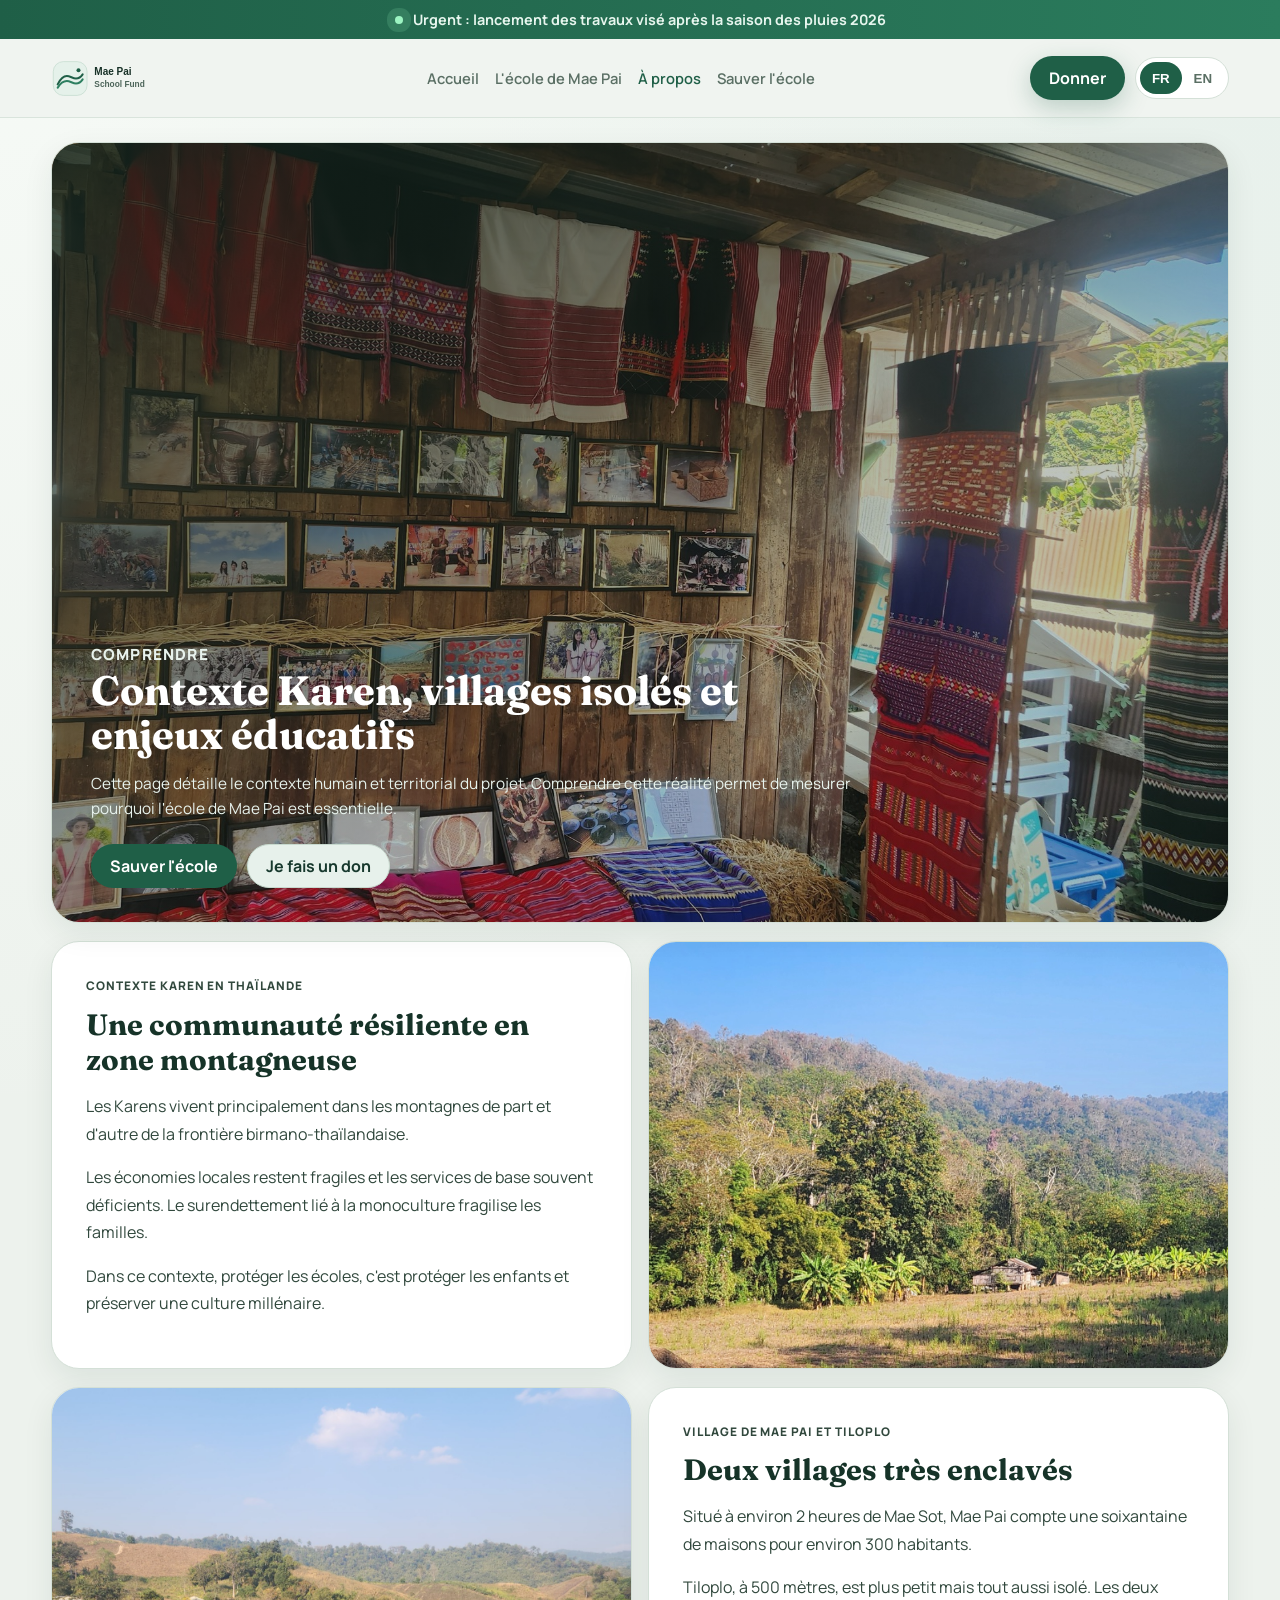
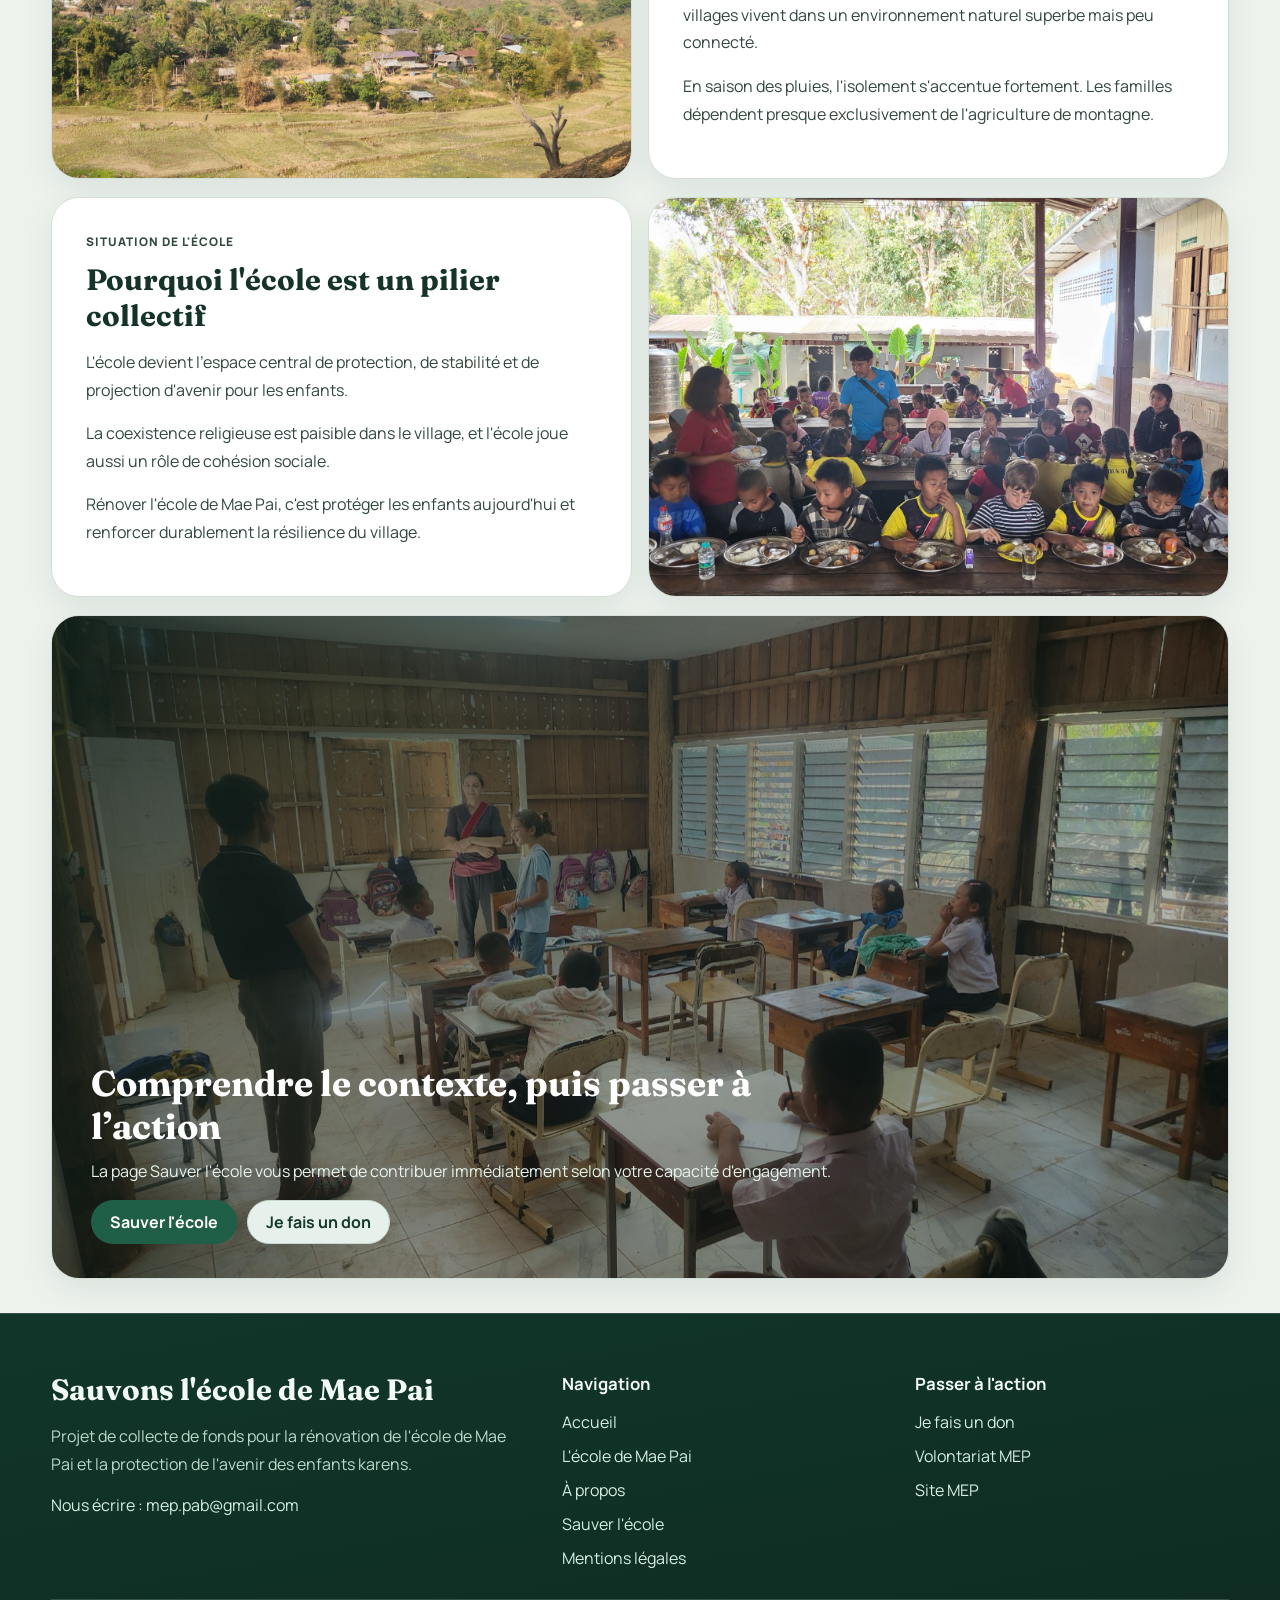
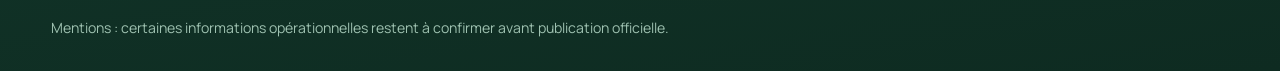
==== a-propos.html @ 1c70f198 "Ajustements UI, accents FR, mentions legales et logo collines" ====
<!doctype html>
<html lang="fr">
  <head>
    <meta charset="UTF-8" />
    <meta name="viewport" content="width=device-width, initial-scale=1.0" />
    <title>À propos | Mae Pai School Fund</title>
    <meta name="description" content="Contexte Karen en Thaïlande, village de Mae Pai et situation de l'école." />
    <link rel="preconnect" href="https://fonts.googleapis.com" />
    <link rel="preconnect" href="https://fonts.gstatic.com" crossorigin />
    <link href="https://fonts.googleapis.com/css2?family=Fraunces:opsz,wght@9..144,600;9..144,700&family=Manrope:wght@400;500;600;700;800&display=swap" rel="stylesheet" />
    <link rel="preload" as="image" href="./assets/images/karens-20260206_141803.jpg" />
    <link rel="stylesheet" href="./styles.css" />
  </head>
  <body data-page="about" data-title-key="about.title">
    <div class="urgency-bar"><div class="container urgency-row"><span class="urgency-dot"></span><span data-i18n="common.urgency"></span></div></div>

    <header class="site-header">
      <div class="container header-row">
        <a class="brand" href="./index.html"><img src="./assets/logo-maepai.svg" alt="Mae Pai School Fund" /></a>
        <nav class="main-nav">
          <a href="./index.html" data-nav="home" data-i18n="common.navHome"></a>
          <a href="./ecole-mae-pai.html" data-nav="school" data-i18n="common.navSchool"></a>
          <a href="./a-propos.html" data-nav="about" data-i18n="common.navAbout"></a>
          <a href="./sauver-ecole-mae-pai.html" data-nav="save" data-i18n="common.navSave"></a>
        </nav>
        <div class="header-actions">
          <a class="donate-btn" data-link="donate" target="_blank" rel="noreferrer" data-i18n="common.donate"></a>
          <div class="lang-toggle" role="group" aria-label="Language switch"><button type="button" id="lang-fr">FR</button><button type="button" id="lang-en">EN</button></div>
        </div>
      </div>
    </header>

    <main class="page-main">
      <section class="container card hero">
        <img src="./assets/images/karens-20260206_141803.jpg" alt="Contexte Karen" width="1800" height="1193" fetchpriority="high" />
        <div class="hero-overlay"></div>
        <div class="hero-content">
          <p class="eyebrow" data-i18n="about.heroKicker"></p>
          <h1 data-i18n="about.heroTitle"></h1>
          <p data-i18n="about.heroText"></p>
          <div class="hero-actions"><a class="btn btn-primary" href="./sauver-ecole-mae-pai.html" data-i18n="common.navSave"></a><a class="btn btn-secondary" data-link="donate" target="_blank" rel="noreferrer" data-i18n="common.ctaDonate"></a></div>
        </div>
      </section>

      <section class="container section section-grid">
        <article class="card text-card">
          <p class="label" data-i18n="about.s1Label"></p>
          <h2 data-i18n="about.s1Title"></h2>
          <p data-i18n="about.s1Text1"></p>
          <p data-i18n="about.s1Text2"></p>
          <p data-i18n="about.s1Text3"></p>
        </article>
        <article class="card media-card"><img src="./assets/images/karens-20260207_091623.jpg" alt="Communaute Karen" width="1800" height="1028" loading="lazy" decoding="async" /></article>
      </section>

      <section class="container section section-grid">
        <article class="card media-card"><img src="./assets/images/village-20260201_155423.jpg" alt="Village de Mae Pai" width="1800" height="974" loading="lazy" decoding="async" /></article>
        <article class="card text-card">
          <p class="label" data-i18n="about.s2Label"></p>
          <h2 data-i18n="about.s2Title"></h2>
          <p data-i18n="about.s2Text1"></p>
          <p data-i18n="about.s2Text2"></p>
          <p data-i18n="about.s2Text3"></p>
        </article>
      </section>

      <section class="container section section-grid">
        <article class="card text-card">
          <p class="label" data-i18n="about.s3Label"></p>
          <h2 data-i18n="about.s3Title"></h2>
          <p data-i18n="about.s3Text1"></p>
          <p data-i18n="about.s3Text2"></p>
          <p data-i18n="about.s3Text3"></p>
        </article>
        <article class="card media-card"><img src="./assets/images/ecole-20260129_113103.jpg" alt="École de Mae Pai" width="1800" height="1013" loading="lazy" decoding="async" /></article>
      </section>

      <section class="container card spotlight-cta">
        <img src="./assets/images/volontariat-20260209_142952.jpg" alt="Soutenir les enfants" width="1800" height="1014" loading="lazy" decoding="async" />
        <div class="spotlight-overlay"></div>
        <div class="spotlight-content">
          <h2 data-i18n="about.lastTitle"></h2>
          <p data-i18n="about.lastText"></p>
          <div class="spotlight-actions"><a class="btn btn-primary" href="./sauver-ecole-mae-pai.html" data-i18n="common.navSave"></a><a class="btn btn-secondary" data-link="donate" target="_blank" rel="noreferrer" data-i18n="common.ctaDonate"></a></div>
        </div>
      </section>
    </main>

    <footer class="site-footer">
      <div class="container footer-wrap">
        <div class="footer-top">
          <div><h2 data-i18n="common.footerTitle"></h2><p data-i18n="common.footerText"></p><div class="footer-links"><a href="mailto:mep.pab@gmail.com" data-i18n="common.footerContact"></a></div></div>
          <div><h3 data-i18n="common.footerNavTitle"></h3><div class="footer-nav"><a href="./index.html" data-i18n="common.navHome"></a><a href="./ecole-mae-pai.html" data-i18n="common.navSchool"></a><a href="./a-propos.html" data-i18n="common.navAbout"></a><a href="./sauver-ecole-mae-pai.html" data-i18n="common.navSave"></a>
              <a href="./mentions-legales.html" data-i18n="common.legalPage"></a></div></div>
          <div><h3 data-i18n="common.footerActionTitle"></h3><div class="footer-actions"><a data-link="donate" target="_blank" rel="noreferrer" data-i18n="common.ctaDonate"></a><a data-link="volunteer" target="_blank" rel="noreferrer" data-i18n="common.volunteerSite"></a><a data-link="mep" target="_blank" rel="noreferrer" data-i18n="common.mepSite"></a></div></div>
        </div>
        <div class="footer-bottom"><span data-i18n="common.footerLegal"></span></div>
      </div>
    </footer>

    <script src="./app.js" defer></script>
  </body>
</html>
---- styles.css ----
:root {
  --bg: #edf2ed;
  --surface: #ffffff;
  --ink: #163328;
  --muted: #5a6f64;
  --primary: #1f5f47;
  --primary-2: #2d7f60;
  --line: #d4e0d7;
  --radius-xl: 28px;
  --radius-lg: 20px;
  --shadow: 0 10px 30px rgba(19, 49, 37, 0.08);
}

* {
  box-sizing: border-box;
}

html {
  scroll-behavior: smooth;
}

body {
  margin: 0;
  background:
    radial-gradient(circle at 0% 0%, #f6faf6 0%, rgba(246, 250, 246, 0) 32%),
    radial-gradient(circle at 100% 0%, #e8f1ec 0%, rgba(232, 241, 236, 0) 35%),
    var(--bg);
  color: var(--ink);
  font-family: "Manrope", sans-serif;
}

a {
  color: inherit;
  text-decoration: none;
}

img {
  display: block;
  max-width: 100%;
}

.container {
  width: min(1180px, 92vw);
  margin-inline: auto;
}

.urgency-bar {
  background: linear-gradient(90deg, #1f5f47 0%, #2b7c5d 100%);
  color: #e7f6ee;
  font-weight: 700;
  font-size: 0.9rem;
  padding: 10px 0;
}

.urgency-row {
  display: flex;
  align-items: center;
  justify-content: center;
  gap: 10px;
}

.urgency-dot {
  width: 8px;
  height: 8px;
  border-radius: 999px;
  background: #9df4c2;
  box-shadow: 0 0 0 8px rgba(157, 244, 194, 0.15);
}

.site-header {
  position: sticky;
  top: 0;
  z-index: 30;
  border-bottom: 1px solid color-mix(in srgb, var(--line) 80%, transparent 20%);
  background: color-mix(in srgb, var(--bg) 85%, #fff 15%);
  backdrop-filter: blur(8px);
}

.header-row {
  min-height: 78px;
  display: flex;
  align-items: center;
  justify-content: space-between;
  gap: 16px;
}

.brand img {
  width: 160px;
  height: 35px;
}

.main-nav {
  display: flex;
  flex-wrap: wrap;
  justify-content: center;
  gap: 16px;
}

.main-nav a {
  color: var(--muted);
  font-weight: 600;
  font-size: 0.92rem;
}

.main-nav a.active,
.main-nav a:hover {
  color: var(--primary);
}

.header-actions {
  display: flex;
  align-items: center;
  gap: 10px;
}

.donate-btn,
.btn {
  display: inline-flex;
  align-items: center;
  justify-content: center;
  min-height: 44px;
  border-radius: 999px;
  font-weight: 700;
  border: 1px solid transparent;
  padding: 0 18px;
  transition: transform 180ms ease, filter 180ms ease, box-shadow 180ms ease;
}

.donate-btn,
.btn-primary {
  background: var(--primary);
  color: #fff;
}

.donate-btn {
  box-shadow: 0 8px 24px rgba(31, 95, 71, 0.25);
}

.donate-btn:hover,
.btn:hover {
  transform: scale(1.03);
  filter: brightness(0.94);
}

.btn-secondary {
  background: #e7f1eb;
  border-color: #c7d9ce;
  color: #17392d;
}

.lang-toggle {
  display: inline-flex;
  padding: 4px;
  border: 1px solid var(--line);
  border-radius: 999px;
  background: #fff;
}

.lang-toggle button {
  min-width: 42px;
  height: 32px;
  border: 0;
  border-radius: 999px;
  background: transparent;
  color: var(--muted);
  font-weight: 700;
  cursor: pointer;
}

.lang-toggle button.active {
  background: var(--primary);
  color: #fff;
}

.page-main {
  padding: 24px 0 0;
}

.card {
  background: var(--surface);
  border: 1px solid var(--line);
  border-radius: var(--radius-xl);
  box-shadow: var(--shadow);
  overflow: hidden;
}

.hero {
  position: relative;
  min-height: clamp(360px, 62vh, 560px);
}

.hero img {
  width: 100%;
  height: 100%;
  object-fit: cover;
}

.hero-overlay {
  position: absolute;
  inset: 0;
  background: linear-gradient(145deg, rgba(15, 34, 28, 0.86) 0%, rgba(15, 34, 28, 0.27) 62%);
}

.hero-content {
  position: absolute;
  left: clamp(18px, 3vw, 40px);
  right: clamp(18px, 3vw, 40px);
  bottom: clamp(18px, 3vw, 34px);
  max-width: 760px;
}

.eyebrow {
  margin: 0 0 12px;
  color: #d1e8db;
  text-transform: uppercase;
  letter-spacing: 0.08em;
  font-size: 0.74rem;
  font-weight: 800;
}

.hero h1 {
  margin: 0;
  color: #fff;
  font-family: "Fraunces", serif;
  font-size: clamp(1.85rem, 3.2vw, 3.3rem);
  line-height: 1.08;
}

.hero p {
  color: #e8f3ed;
  margin: 14px 0 0;
  line-height: 1.68;
  font-size: clamp(0.96rem, 1.2vw, 1.08rem);
}

.hero-actions {
  display: flex;
  gap: 10px;
  margin-top: 22px;
  flex-wrap: wrap;
}

.section {
  margin-top: 18px;
}

.section-grid {
  display: grid;
  grid-template-columns: repeat(2, minmax(0, 1fr));
  gap: 16px;
}

.section-grid.three {
  grid-template-columns: repeat(3, minmax(0, 1fr));
}

.text-card {
  padding: clamp(20px, 3vw, 34px);
}

.label {
  margin: 0 0 10px;
  color: var(--primary);
  text-transform: uppercase;
  letter-spacing: 0.08em;
  font-size: 0.74rem;
  font-weight: 800;
}

h2 {
  margin: 0;
  font-family: "Fraunces", serif;
  font-size: clamp(1.5rem, 2.3vw, 2.25rem);
  line-height: 1.2;
}

.text-card p,
.info-card p,
.footer-wrap p {
  line-height: 1.72;
  color: #31483d;
}

.media-card img,
.feature-card img {
  width: 100%;
  height: 100%;
  object-fit: cover;
}

.feature-card {
  display: grid;
  grid-template-rows: 220px auto;
}

.feature-card .body {
  padding: 16px 18px 20px;
}

.feature-card h3,
.info-card h3 {
  margin: 0;
  font-size: 1.1rem;
}

.feature-card p {
  margin: 10px 0 0;
}

.quick-links {
  display: grid;
  grid-template-columns: repeat(2, minmax(0, 1fr));
  gap: 12px;
}

.info-card {
  padding: 18px;
  border-radius: var(--radius-lg);
  border: 1px solid var(--line);
  background: #fbfdfb;
}

.info-card p {
  margin: 10px 0 0;
}

.info-card a {
  display: inline-block;
  margin-top: 12px;
  color: var(--primary);
  font-weight: 700;
}

.stats {
  display: grid;
  grid-template-columns: repeat(3, minmax(0, 1fr));
  gap: 12px;
}

.stat {
  padding: 18px;
  border: 1px solid var(--line);
  border-radius: var(--radius-lg);
  background: #f9fcfa;
}

.stat .value {
  margin: 0;
  font-family: "Fraunces", serif;
  font-size: 1.7rem;
  color: var(--primary);
}

.stat .name {
  margin: 8px 0 0;
  color: var(--muted);
  font-size: 0.92rem;
}

.spotlight-cta {
  margin-top: 18px;
  position: relative;
  min-height: 340px;
}

.spotlight-cta img {
  width: 100%;
  height: 100%;
  object-fit: cover;
}

.spotlight-overlay {
  position: absolute;
  inset: 0;
  background: linear-gradient(140deg, rgba(13, 32, 26, 0.88) 0%, rgba(13, 32, 26, 0.32) 60%);
}

.spotlight-content {
  position: absolute;
  left: clamp(18px, 3vw, 40px);
  right: clamp(18px, 3vw, 40px);
  bottom: clamp(18px, 3vw, 34px);
  max-width: 760px;
}

.spotlight-content h2 {
  color: #fff;
  font-size: clamp(1.7rem, 2.8vw, 2.8rem);
}

.spotlight-content p {
  color: #e7f4ed;
  margin: 12px 0 0;
}

.spotlight-actions {
  display: flex;
  gap: 10px;
  margin-top: 18px;
  flex-wrap: wrap;
}

.site-footer {
  margin-top: 34px;
  background: linear-gradient(170deg, #12362a 0%, #0e2b21 100%);
  color: #d6eee2;
  border-top: 1px solid rgba(212, 224, 215, 0.2);
}

.footer-wrap {
  padding: 58px 0 34px;
}

.footer-top {
  display: grid;
  grid-template-columns: 1.5fr 1fr 1fr;
  gap: 40px;
}

.footer-wrap h2,
.footer-wrap h3 {
  margin: 0;
  color: #f2fbf6;
}

.footer-wrap h3 {
  font-size: 1.05rem;
}

.footer-wrap p {
  color: #bdd8cb;
}

.footer-links,
.footer-nav,
.footer-actions {
  margin-top: 16px;
  display: grid;
  gap: 12px;
}

.footer-wrap a {
  color: #d6eee2;
}

.footer-wrap a:hover {
  color: #9ce5c1;
}

.footer-bottom {
  margin-top: 30px;
  border-top: 1px solid rgba(214, 238, 226, 0.18);
  padding-top: 18px;
  font-size: 0.88rem;
  color: #9ec1b0;
}

@media (max-width: 1020px) {
  .header-row {
    flex-wrap: wrap;
    justify-content: center;
    padding: 10px 0;
  }

  .main-nav {
    order: 3;
  }

  .section-grid,
  .section-grid.three,
  .quick-links,
  .stats,
  .footer-top {
    grid-template-columns: 1fr;
  }
}

@media (max-width: 720px) {
  .hero {
    min-height: 420px;
  }

  .feature-card {
    grid-template-rows: 190px auto;
  }

  .urgency-row {
    justify-content: flex-start;
  }

  .spotlight-cta {
    min-height: 380px;
  }
}
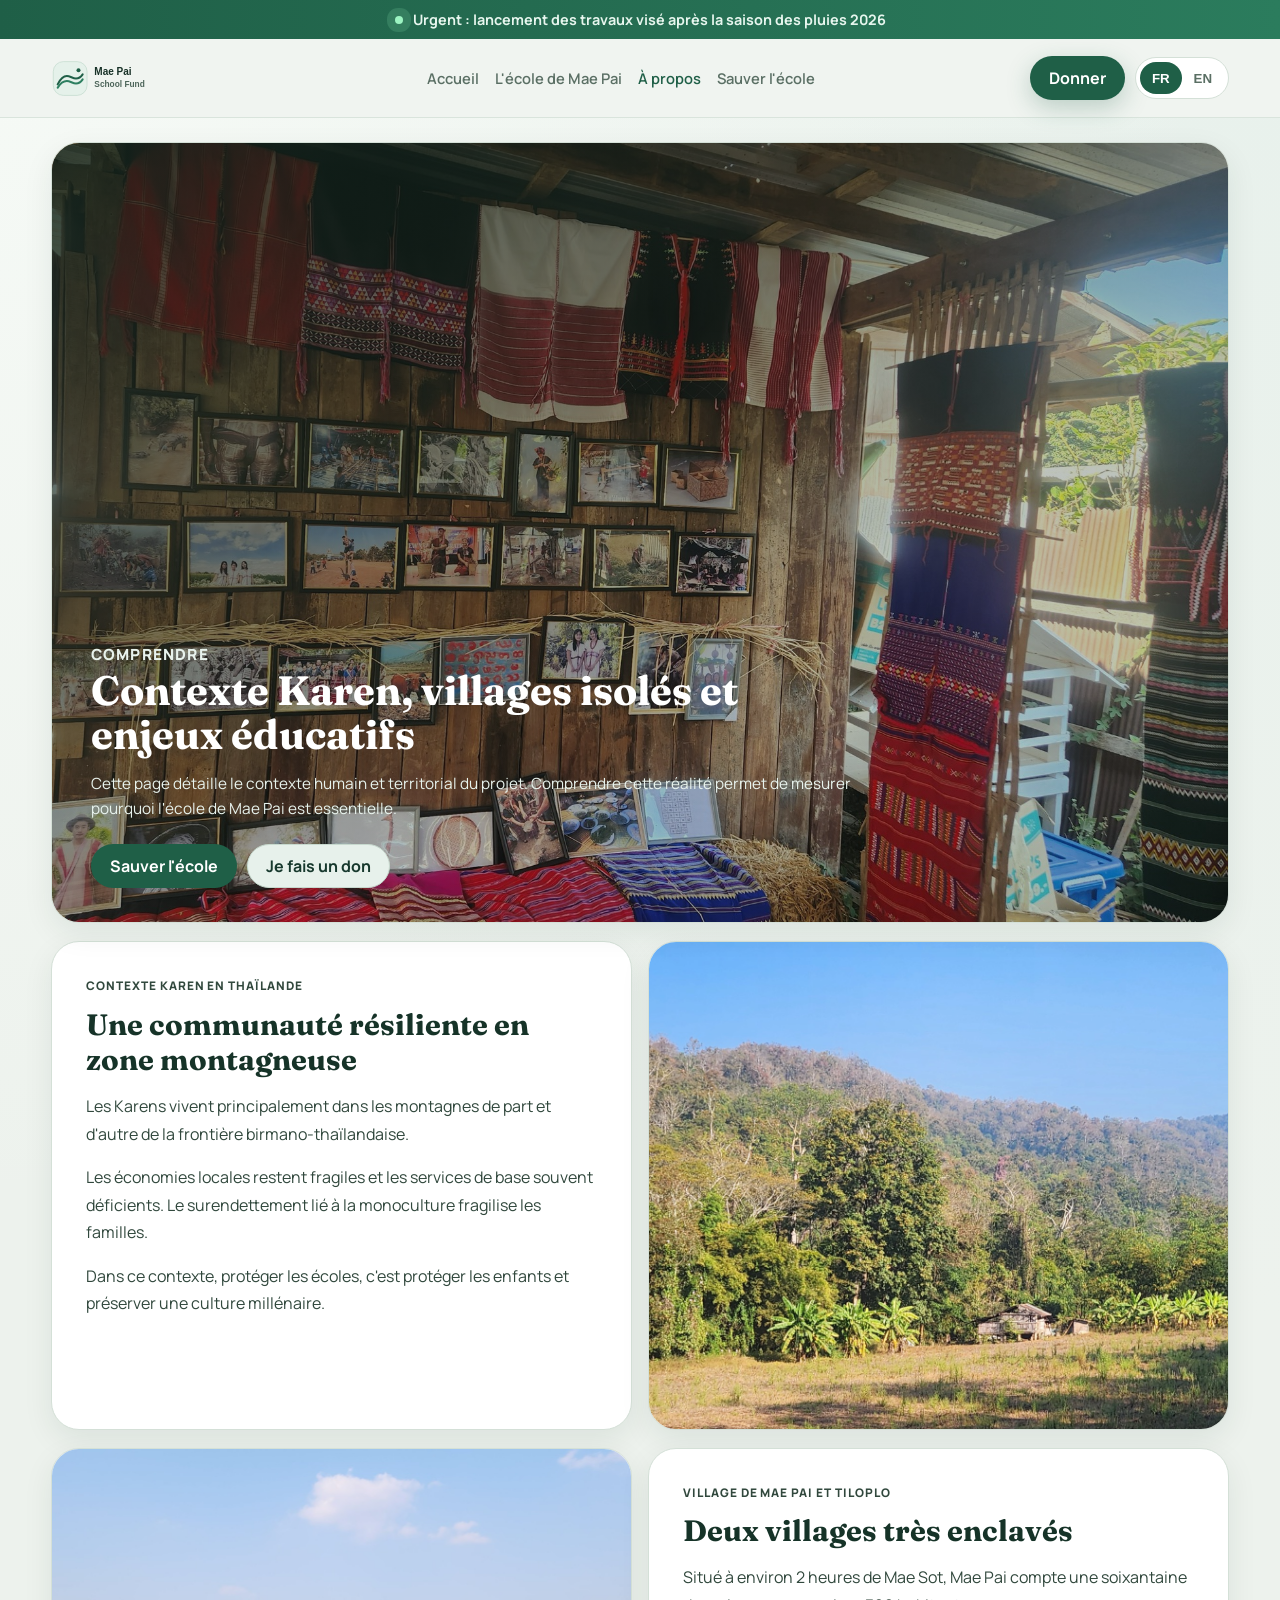
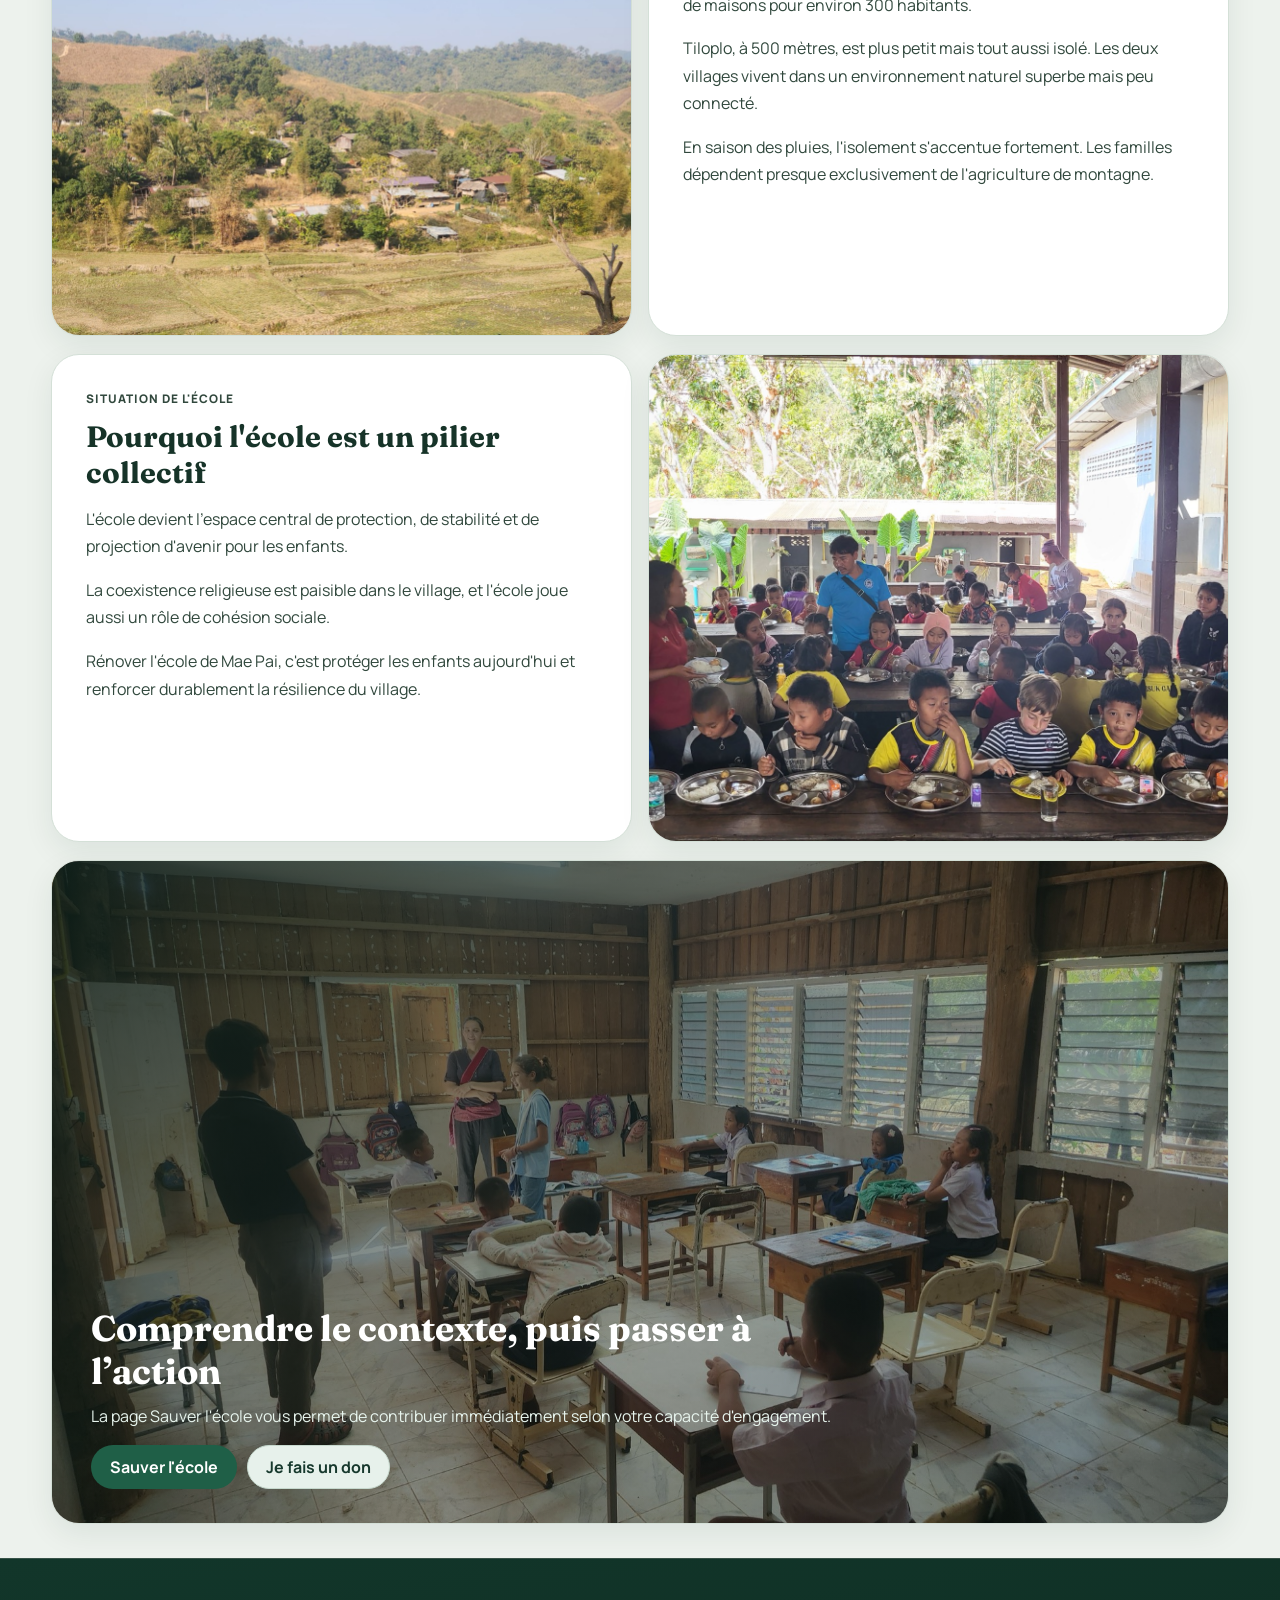
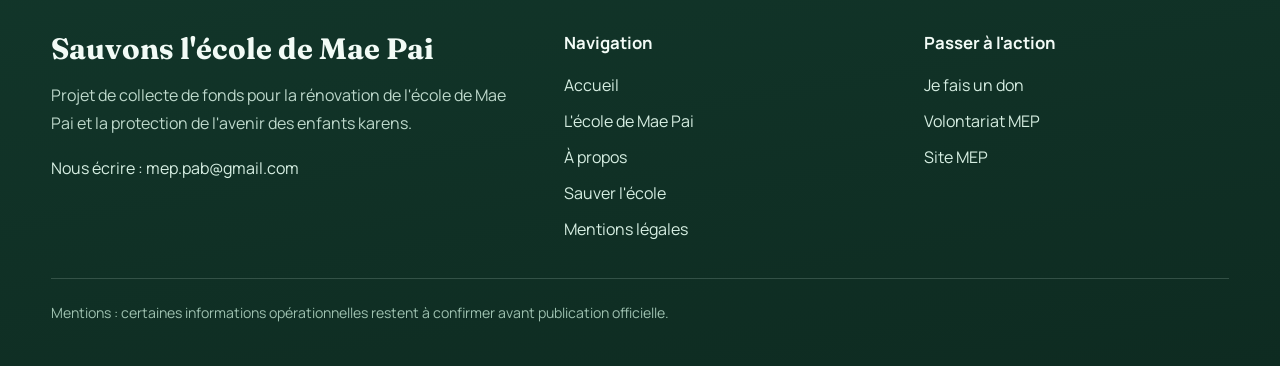
==== commit 998cf5f3: "Ameliore section urgence, footer et menu mobile pliable" ====
--- a/a-propos.html
+++ b/a-propos.html
@@ -17,7 +17,10 @@
     <header class="site-header">
       <div class="container header-row">
         <a class="brand" href="./index.html"><img src="./assets/logo-maepai.svg" alt="Mae Pai School Fund" /></a>
-        <nav class="main-nav">
+        <button class="menu-toggle" id="menu-toggle" type="button" aria-label="Ouvrir le menu" aria-expanded="false">
+          <span></span><span></span><span></span>
+        </button>
+        <nav class="main-nav" id="main-nav">
           <a href="./index.html" data-nav="home" data-i18n="common.navHome"></a>
           <a href="./ecole-mae-pai.html" data-nav="school" data-i18n="common.navSchool"></a>
           <a href="./a-propos.html" data-nav="about" data-i18n="common.navAbout"></a>
--- a/styles.css
+++ b/styles.css
@@ -89,6 +89,27 @@
   height: 35px;
 }
 
+.menu-toggle {
+  display: none;
+  width: 42px;
+  height: 42px;
+  border-radius: 10px;
+  border: 1px solid var(--line);
+  background: #fff;
+  align-items: center;
+  justify-content: center;
+  flex-direction: column;
+  gap: 4px;
+  cursor: pointer;
+}
+
+.menu-toggle span {
+  width: 18px;
+  height: 2px;
+  background: var(--ink);
+  border-radius: 999px;
+}
+
 .main-nav {
   display: flex;
   flex-wrap: wrap;
@@ -288,6 +309,10 @@
   object-fit: cover;
 }
 
+.section-grid > .media-card img {
+  height: clamp(320px, 38vw, 620px);
+}
+
 .feature-card {
   display: grid;
   grid-template-rows: 220px auto;
@@ -408,13 +433,13 @@
 }
 
 .footer-wrap {
-  padding: 58px 0 34px;
+  padding: 72px 0 44px;
 }
 
 .footer-top {
   display: grid;
   grid-template-columns: 1.5fr 1fr 1fr;
-  gap: 40px;
+  gap: 56px;
 }
 
 .footer-wrap h2,
@@ -434,9 +459,9 @@
 .footer-links,
 .footer-nav,
 .footer-actions {
-  margin-top: 16px;
+  margin-top: 20px;
   display: grid;
-  gap: 12px;
+  gap: 14px;
 }
 
 .footer-wrap a {
@@ -448,9 +473,9 @@
 }
 
 .footer-bottom {
-  margin-top: 30px;
+  margin-top: 38px;
   border-top: 1px solid rgba(214, 238, 226, 0.18);
-  padding-top: 18px;
+  padding-top: 24px;
   font-size: 0.88rem;
   color: #9ec1b0;
 }
@@ -458,11 +483,29 @@
 @media (max-width: 1020px) {
   .header-row {
     flex-wrap: wrap;
-    justify-content: center;
+    justify-content: space-between;
     padding: 10px 0;
   }
 
+  .menu-toggle {
+    display: inline-flex;
+  }
+
   .main-nav {
+    display: none;
+    width: 100%;
+    order: 4;
+    padding: 10px 0 2px;
+    flex-direction: column;
+    align-items: flex-start;
+    gap: 10px;
+  }
+
+  .main-nav.open {
+    display: flex;
+  }
+
+  .header-actions {
     order: 3;
   }
 
@@ -491,4 +534,9 @@
   .spotlight-cta {
     min-height: 380px;
   }
-}
+
+  .header-actions {
+    width: 100%;
+    justify-content: space-between;
+  }
+}
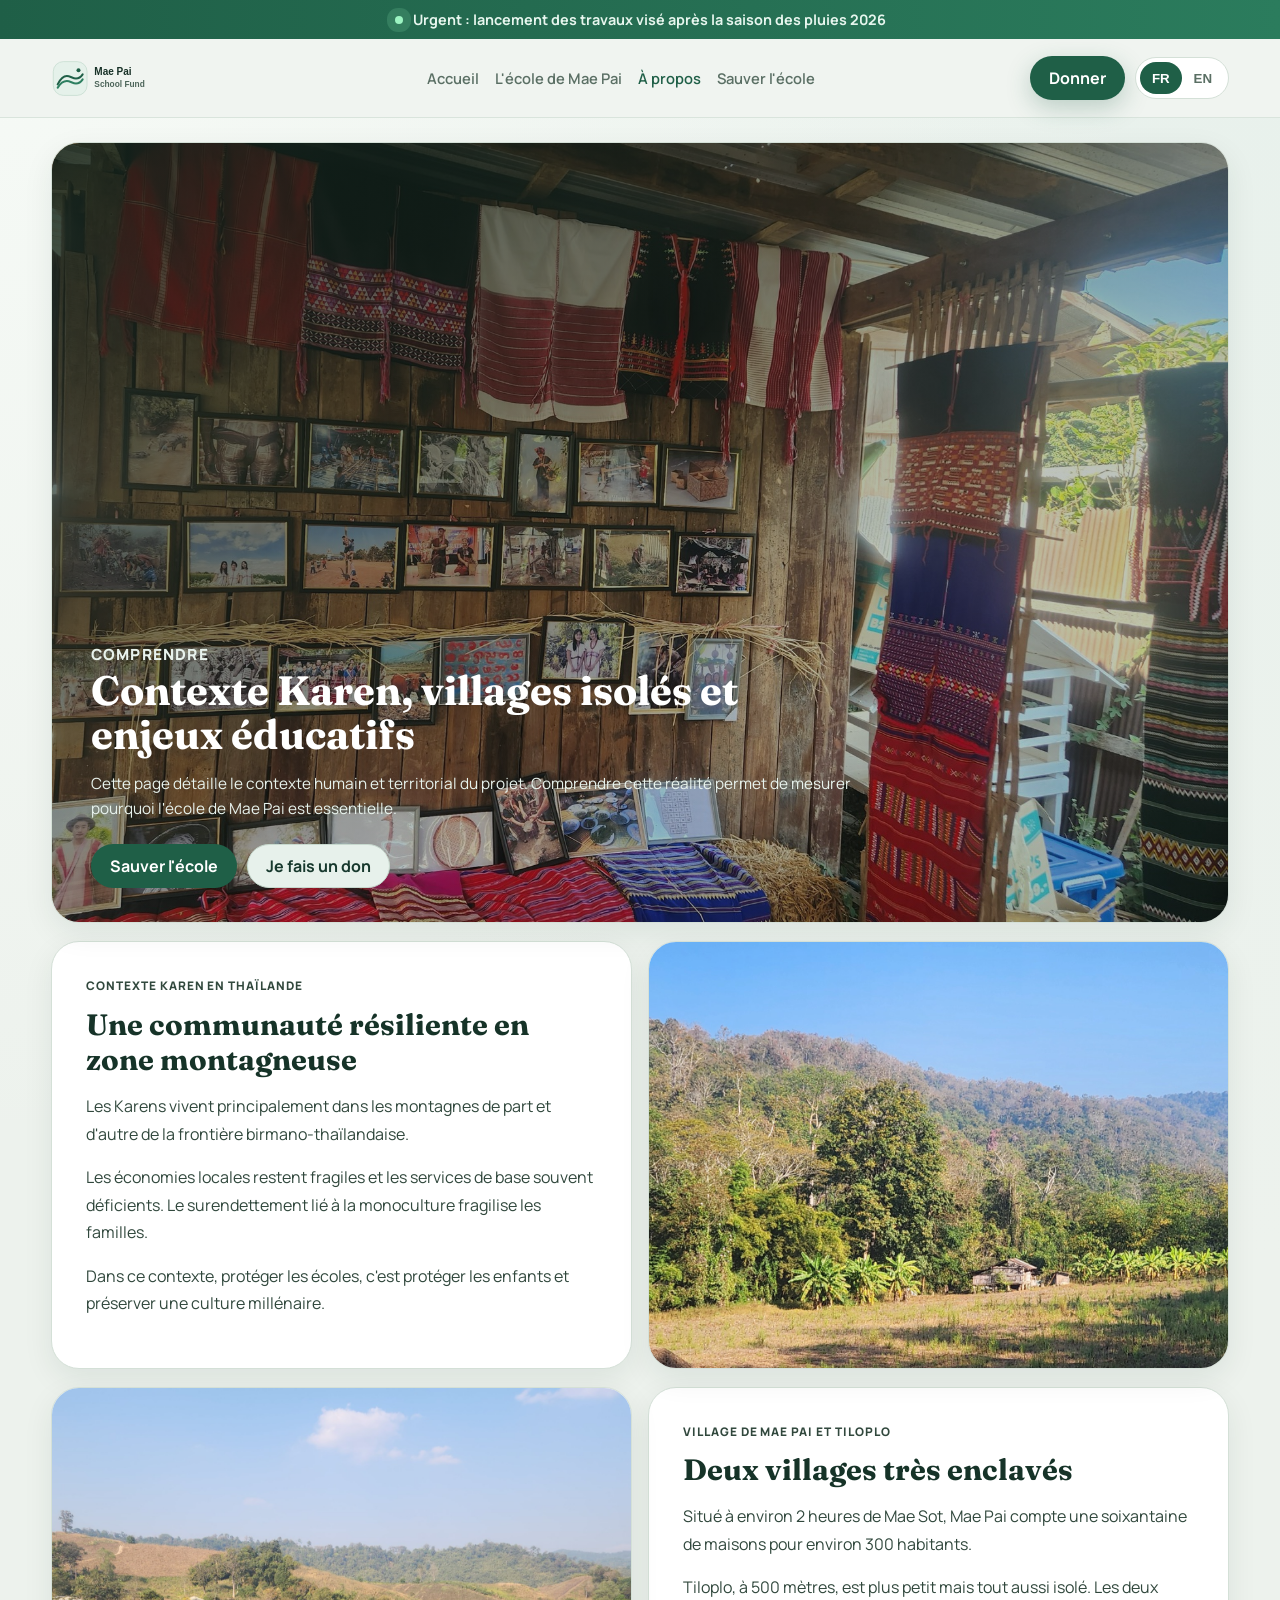
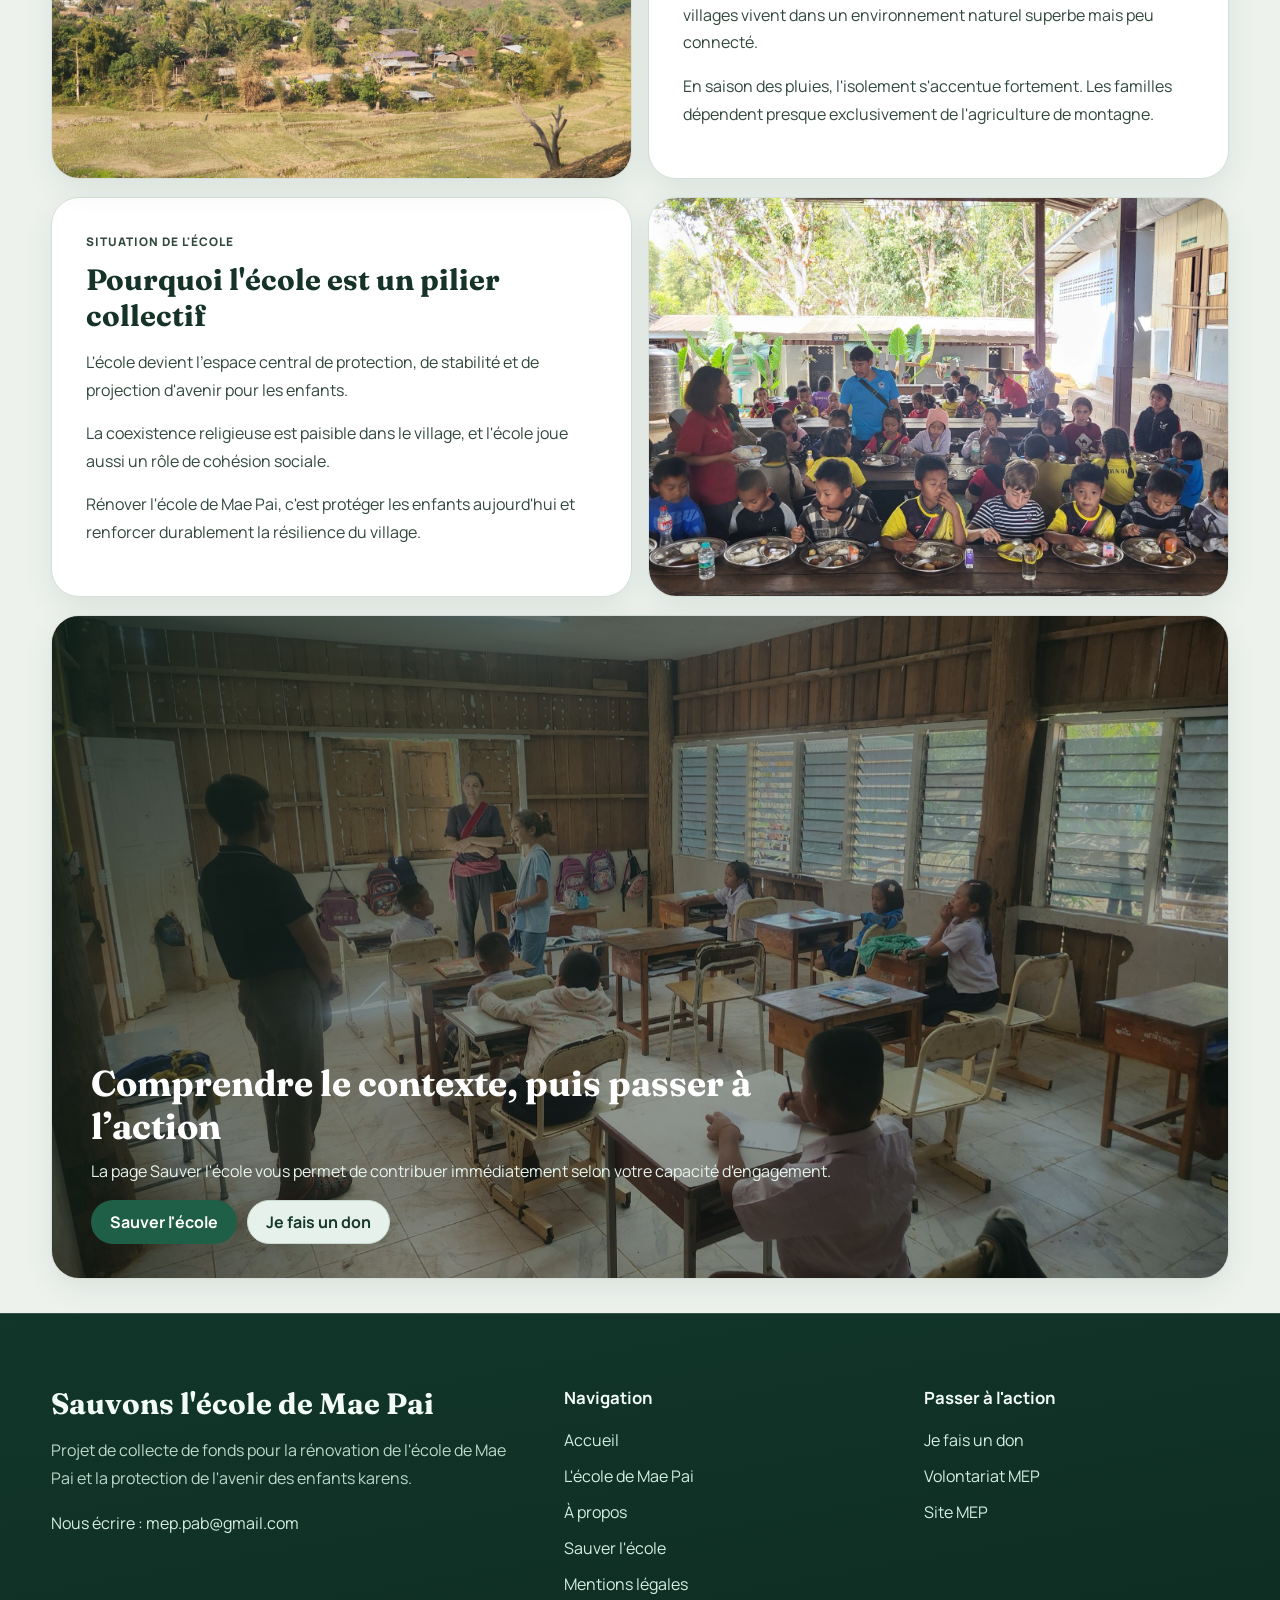
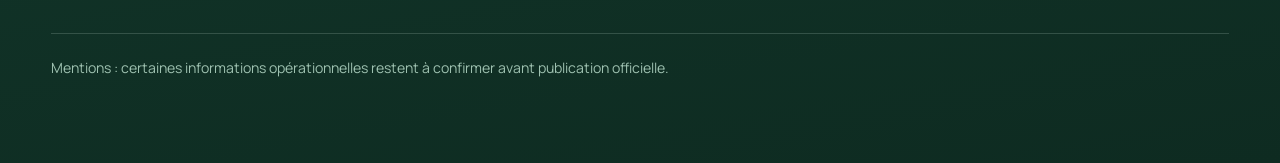
==== commit c6bdb920: "Fix section media sizing and bust CSS/JS cache" ====
--- a/a-propos.html
+++ b/a-propos.html
@@ -9,7 +9,7 @@
     <link rel="preconnect" href="https://fonts.gstatic.com" crossorigin />
     <link href="https://fonts.googleapis.com/css2?family=Fraunces:opsz,wght@9..144,600;9..144,700&family=Manrope:wght@400;500;600;700;800&display=swap" rel="stylesheet" />
     <link rel="preload" as="image" href="./assets/images/karens-20260206_141803.jpg" />
-    <link rel="stylesheet" href="./styles.css" />
+    <link rel="stylesheet" href="./styles.css?v=20260302b" />
   </head>
   <body data-page="about" data-title-key="about.title">
     <div class="urgency-bar"><div class="container urgency-row"><span class="urgency-dot"></span><span data-i18n="common.urgency"></span></div></div>
@@ -101,6 +101,6 @@
       </div>
     </footer>
 
-    <script src="./app.js" defer></script>
+    <script src="./app.js?v=20260302b" defer></script>
   </body>
 </html>
--- a/styles.css
+++ b/styles.css
@@ -269,6 +269,7 @@
   display: grid;
   grid-template-columns: repeat(2, minmax(0, 1fr));
   gap: 16px;
+  align-items: stretch;
 }
 
 .section-grid.three {
@@ -309,8 +310,18 @@
   object-fit: cover;
 }
 
+.section-grid > .media-card {
+  position: relative;
+  min-height: 0;
+  overflow: hidden;
+}
+
 .section-grid > .media-card img {
-  height: clamp(320px, 38vw, 620px);
+  position: absolute;
+  inset: 0;
+  width: 100%;
+  height: 100%;
+  object-fit: cover;
 }
 
 .feature-card {
@@ -430,6 +441,7 @@
   background: linear-gradient(170deg, #12362a 0%, #0e2b21 100%);
   color: #d6eee2;
   border-top: 1px solid rgba(212, 224, 215, 0.2);
+  min-height: 50vh;
 }
 
 .footer-wrap {
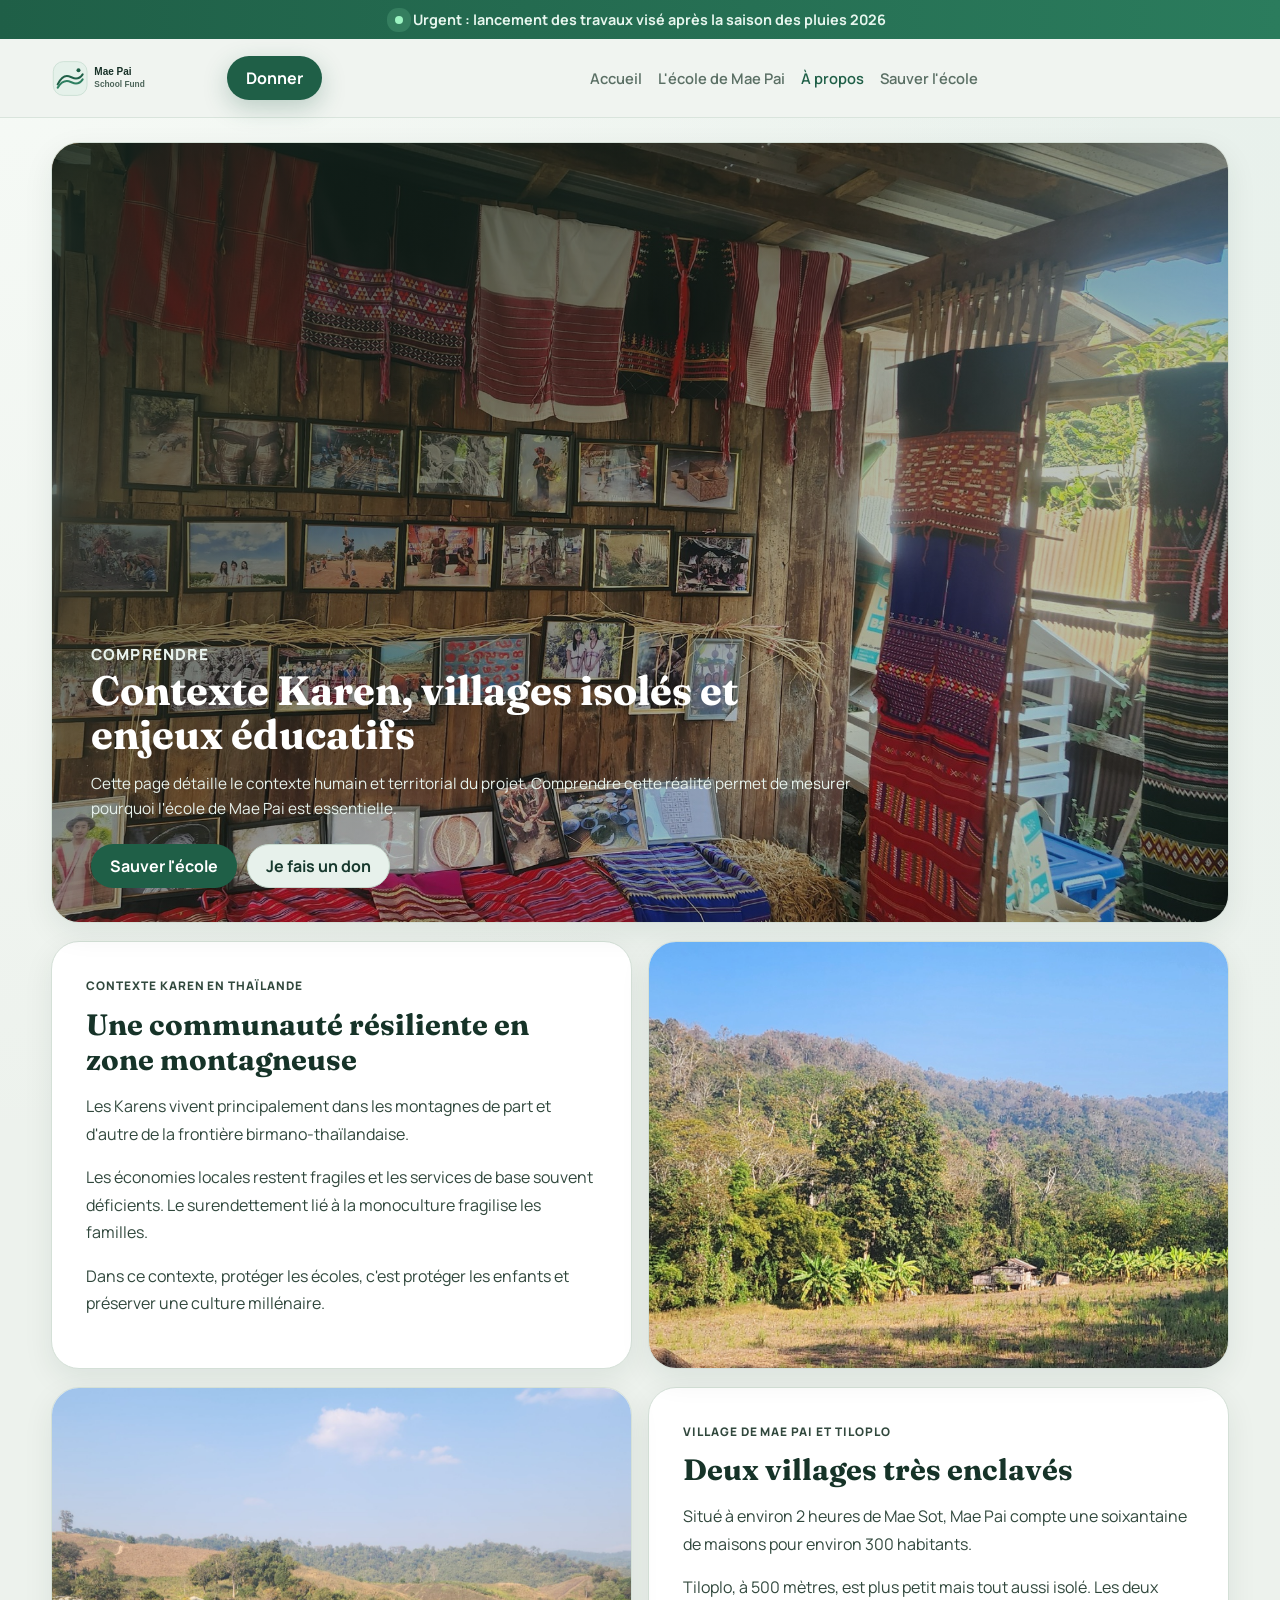
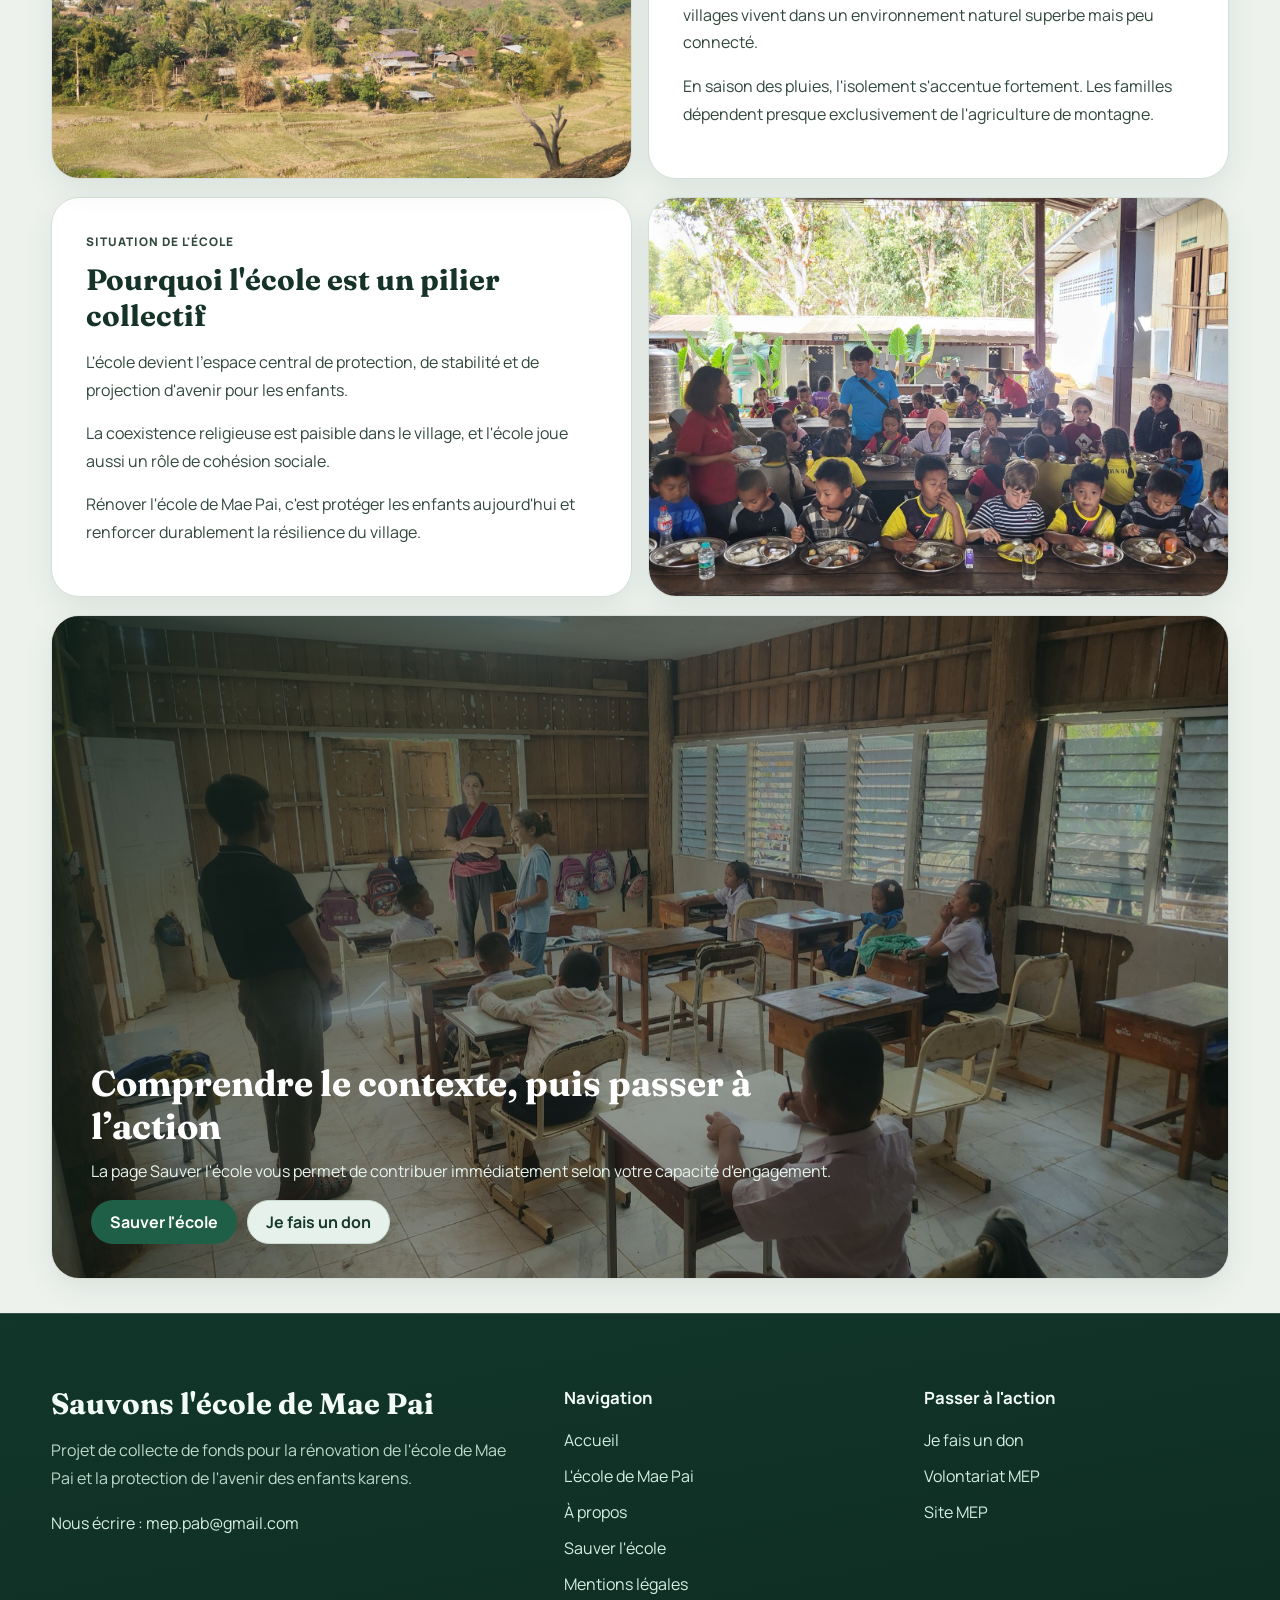
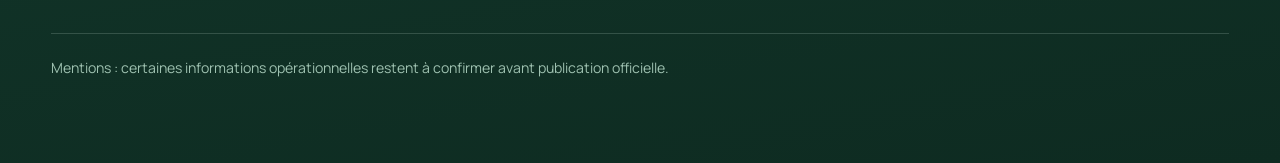
==== commit 1a4eea8a: "Refine mobile header layout and move language toggle to opened menu" ====
--- a/a-propos.html
+++ b/a-propos.html
@@ -14,9 +14,12 @@
   <body data-page="about" data-title-key="about.title">
     <div class="urgency-bar"><div class="container urgency-row"><span class="urgency-dot"></span><span data-i18n="common.urgency"></span></div></div>
 
-    <header class="site-header">
+<header class="site-header">
       <div class="container header-row">
         <a class="brand" href="./index.html"><img src="./assets/logo-maepai.svg" alt="Mae Pai School Fund" /></a>
+        <div class="header-actions">
+          <a class="donate-btn" data-link="donate" target="_blank" rel="noreferrer" data-i18n="common.donate"></a>
+        </div>
         <button class="menu-toggle" id="menu-toggle" type="button" aria-label="Ouvrir le menu" aria-expanded="false">
           <span></span><span></span><span></span>
         </button>
@@ -25,11 +28,10 @@
           <a href="./ecole-mae-pai.html" data-nav="school" data-i18n="common.navSchool"></a>
           <a href="./a-propos.html" data-nav="about" data-i18n="common.navAbout"></a>
           <a href="./sauver-ecole-mae-pai.html" data-nav="save" data-i18n="common.navSave"></a>
+          <div class="nav-lang">
+            <div class="lang-toggle" role="group" aria-label="Language switch"><button type="button" id="lang-fr">FR</button><button type="button" id="lang-en">EN</button></div>
+          </div>
         </nav>
-        <div class="header-actions">
-          <a class="donate-btn" data-link="donate" target="_blank" rel="noreferrer" data-i18n="common.donate"></a>
-          <div class="lang-toggle" role="group" aria-label="Language switch"><button type="button" id="lang-fr">FR</button><button type="button" id="lang-en">EN</button></div>
-        </div>
       </div>
     </header>
 
--- a/styles.css
+++ b/styles.css
@@ -108,6 +108,19 @@
   height: 2px;
   background: var(--ink);
   border-radius: 999px;
+  transition: transform 180ms ease, opacity 180ms ease;
+}
+
+.menu-toggle.open span:nth-child(1) {
+  transform: translateY(6px) rotate(45deg);
+}
+
+.menu-toggle.open span:nth-child(2) {
+  opacity: 0;
+}
+
+.menu-toggle.open span:nth-child(3) {
+  transform: translateY(-6px) rotate(-45deg);
 }
 
 .main-nav {
@@ -115,6 +128,7 @@
   flex-wrap: wrap;
   justify-content: center;
   gap: 16px;
+  flex: 1;
 }
 
 .main-nav a {
@@ -132,6 +146,10 @@
   display: flex;
   align-items: center;
   gap: 10px;
+}
+
+.nav-lang {
+  display: none;
 }
 
 .donate-btn,
@@ -501,6 +519,7 @@
 
   .menu-toggle {
     display: inline-flex;
+    order: 3;
   }
 
   .main-nav {
@@ -517,8 +536,22 @@
     display: flex;
   }
 
+  .nav-lang {
+    display: block;
+    margin-top: 6px;
+  }
+
+  .nav-lang .lang-toggle {
+    padding: 2px;
+  }
+
+  .nav-lang .lang-toggle button {
+    min-width: 38px;
+    height: 30px;
+  }
+
   .header-actions {
-    order: 3;
+    order: 2;
   }
 
   .section-grid,
@@ -548,7 +581,7 @@
   }
 
   .header-actions {
-    width: 100%;
-    justify-content: space-between;
-  }
-}
+    width: auto;
+    justify-content: flex-end;
+  }
+}
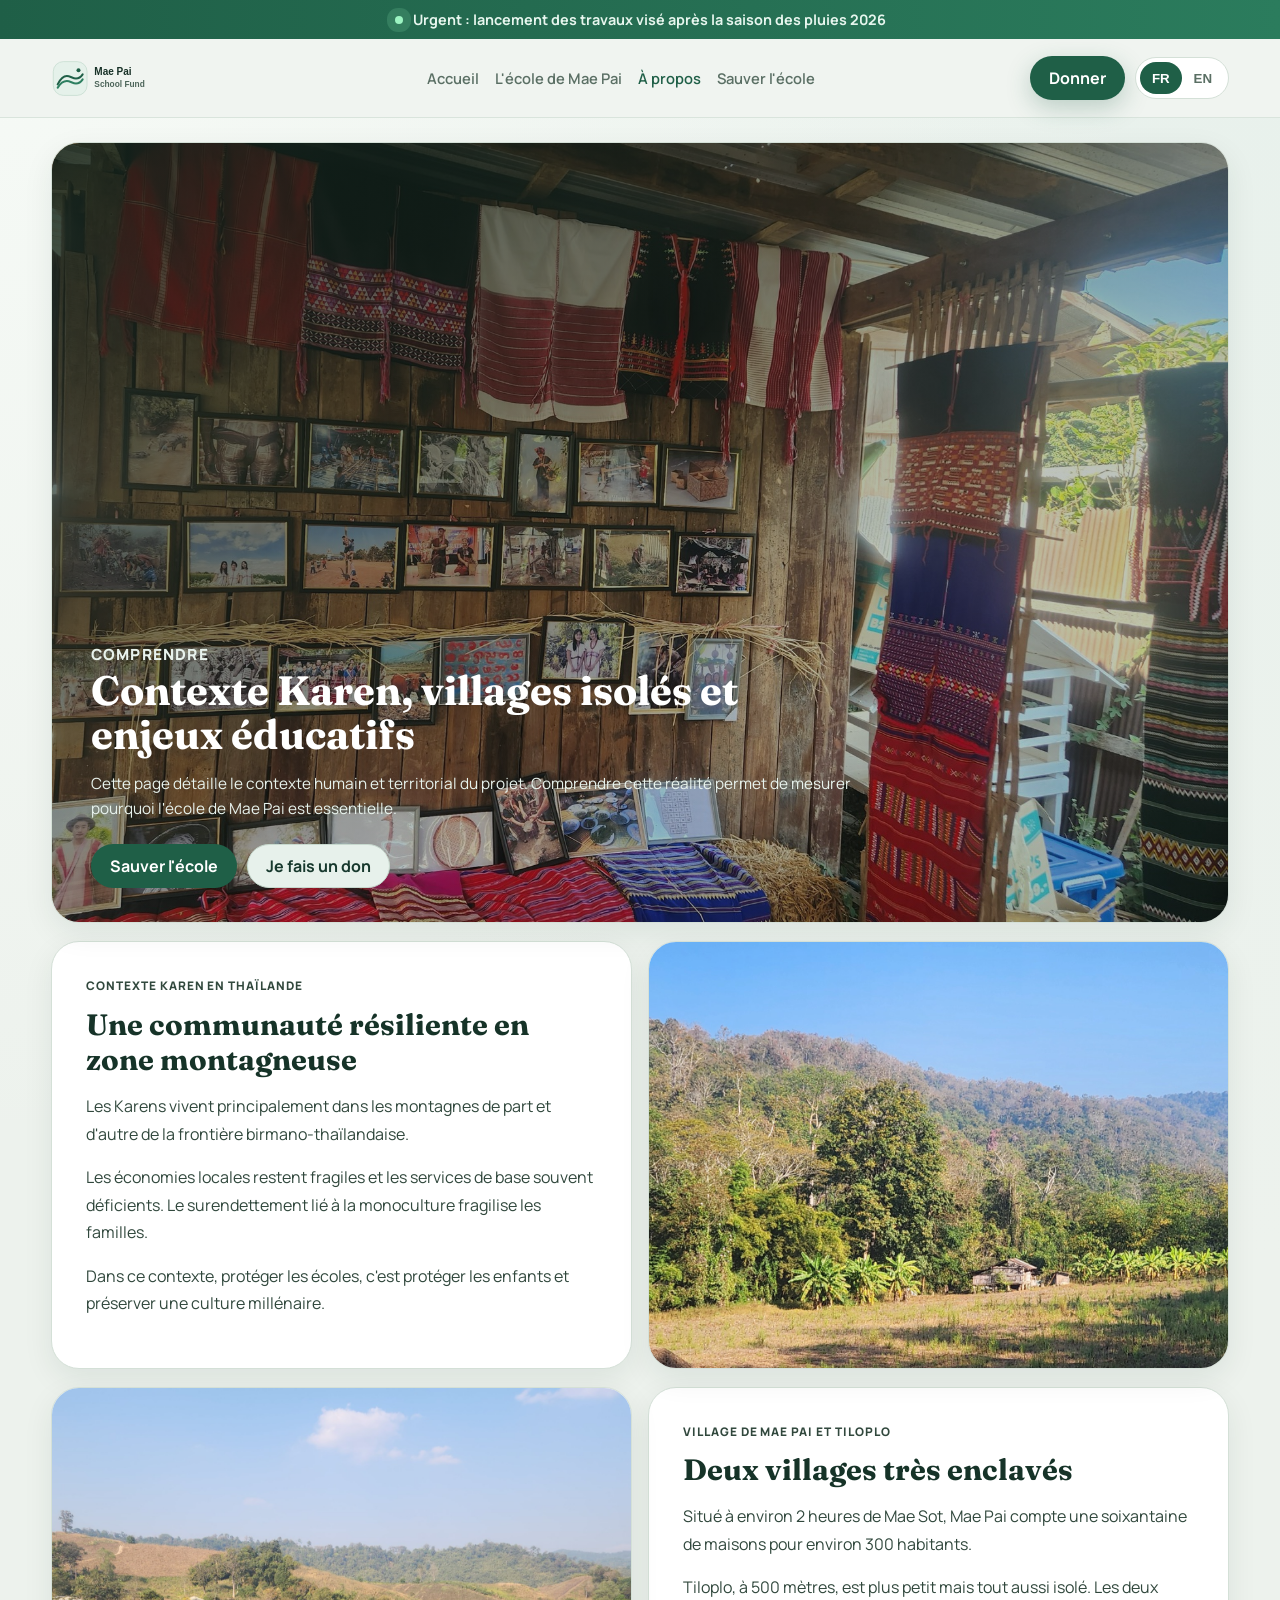
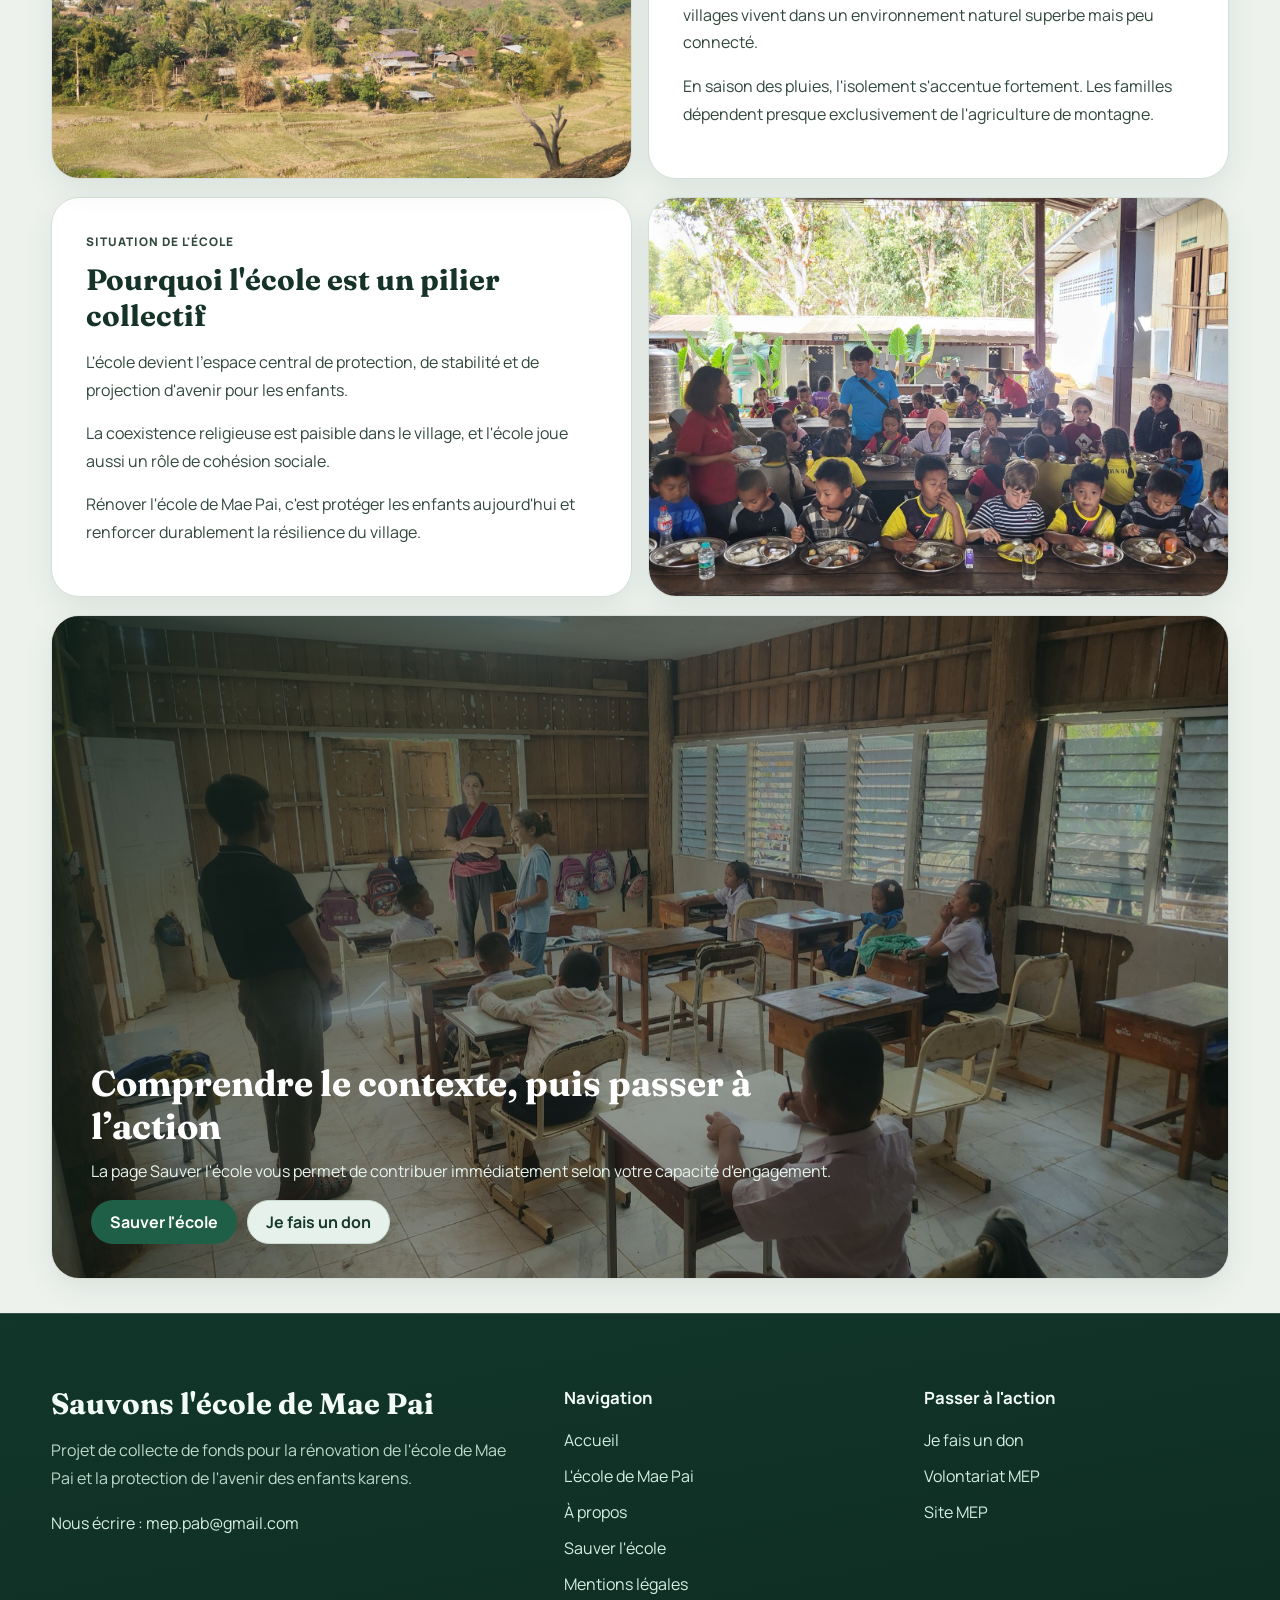
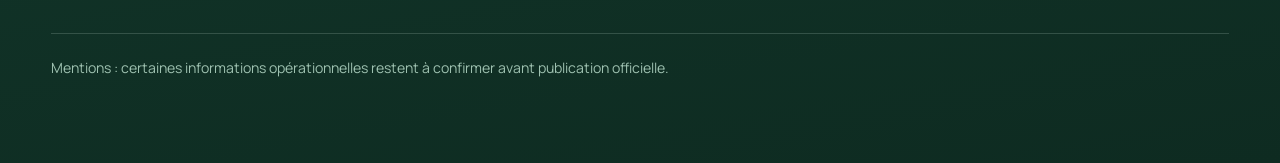
==== commit 0a50858c: "Restore desktop header controls while keeping mobile menu behavior" ====
--- a/a-propos.html
+++ b/a-propos.html
@@ -12,26 +12,25 @@
     <link rel="stylesheet" href="./styles.css?v=20260302b" />
   </head>
   <body data-page="about" data-title-key="about.title">
-    <div class="urgency-bar"><div class="container urgency-row"><span class="urgency-dot"></span><span data-i18n="common.urgency"></span></div></div>
-
-<header class="site-header">
+    <div class="urgency-bar"><div class="container urgency-row"><span class="urgency-dot"></span><span data-i18n="common.urgency"></span></div></div><header class="site-header">
       <div class="container header-row">
         <a class="brand" href="./index.html"><img src="./assets/logo-maepai.svg" alt="Mae Pai School Fund" /></a>
-        <div class="header-actions">
-          <a class="donate-btn" data-link="donate" target="_blank" rel="noreferrer" data-i18n="common.donate"></a>
-        </div>
-        <button class="menu-toggle" id="menu-toggle" type="button" aria-label="Ouvrir le menu" aria-expanded="false">
-          <span></span><span></span><span></span>
-        </button>
         <nav class="main-nav" id="main-nav">
           <a href="./index.html" data-nav="home" data-i18n="common.navHome"></a>
           <a href="./ecole-mae-pai.html" data-nav="school" data-i18n="common.navSchool"></a>
           <a href="./a-propos.html" data-nav="about" data-i18n="common.navAbout"></a>
           <a href="./sauver-ecole-mae-pai.html" data-nav="save" data-i18n="common.navSave"></a>
           <div class="nav-lang">
-            <div class="lang-toggle" role="group" aria-label="Language switch"><button type="button" id="lang-fr">FR</button><button type="button" id="lang-en">EN</button></div>
+            <div class="lang-toggle" role="group" aria-label="Language switch"><button type="button" data-lang="fr">FR</button><button type="button" data-lang="en">EN</button></div>
           </div>
         </nav>
+        <div class="header-actions">
+          <a class="donate-btn" data-link="donate" target="_blank" rel="noreferrer" data-i18n="common.donate"></a>
+          <div class="lang-toggle desktop-lang" role="group" aria-label="Language switch"><button type="button" data-lang="fr">FR</button><button type="button" data-lang="en">EN</button></div>
+        </div>
+        <button class="menu-toggle" id="menu-toggle" type="button" aria-label="Ouvrir le menu" aria-expanded="false">
+          <span></span><span></span><span></span>
+        </button>
       </div>
     </header>
 
--- a/styles.css
+++ b/styles.css
@@ -152,6 +152,10 @@
   display: none;
 }
 
+.desktop-lang {
+  display: inline-flex;
+}
+
 .donate-btn,
 .btn {
   display: inline-flex;
@@ -541,6 +545,10 @@
     margin-top: 6px;
   }
 
+  .desktop-lang {
+    display: none;
+  }
+
   .nav-lang .lang-toggle {
     padding: 2px;
   }
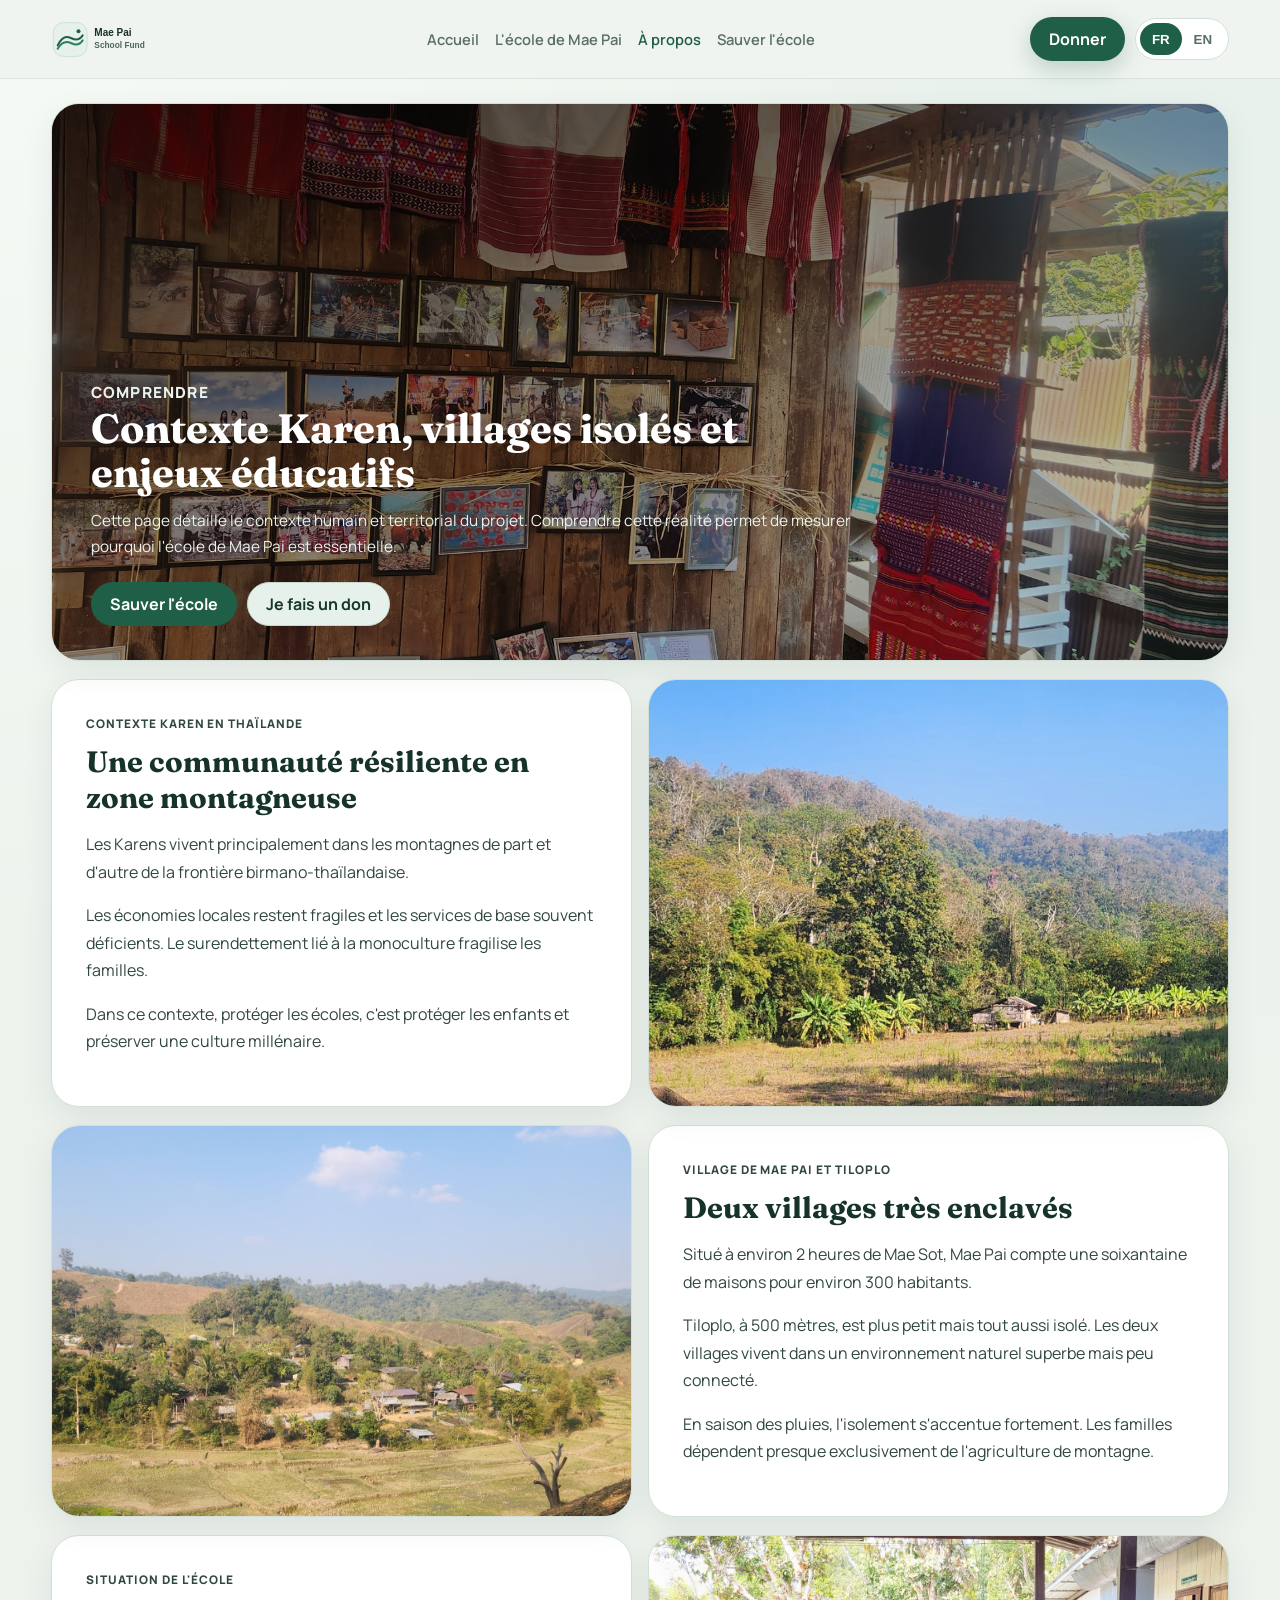
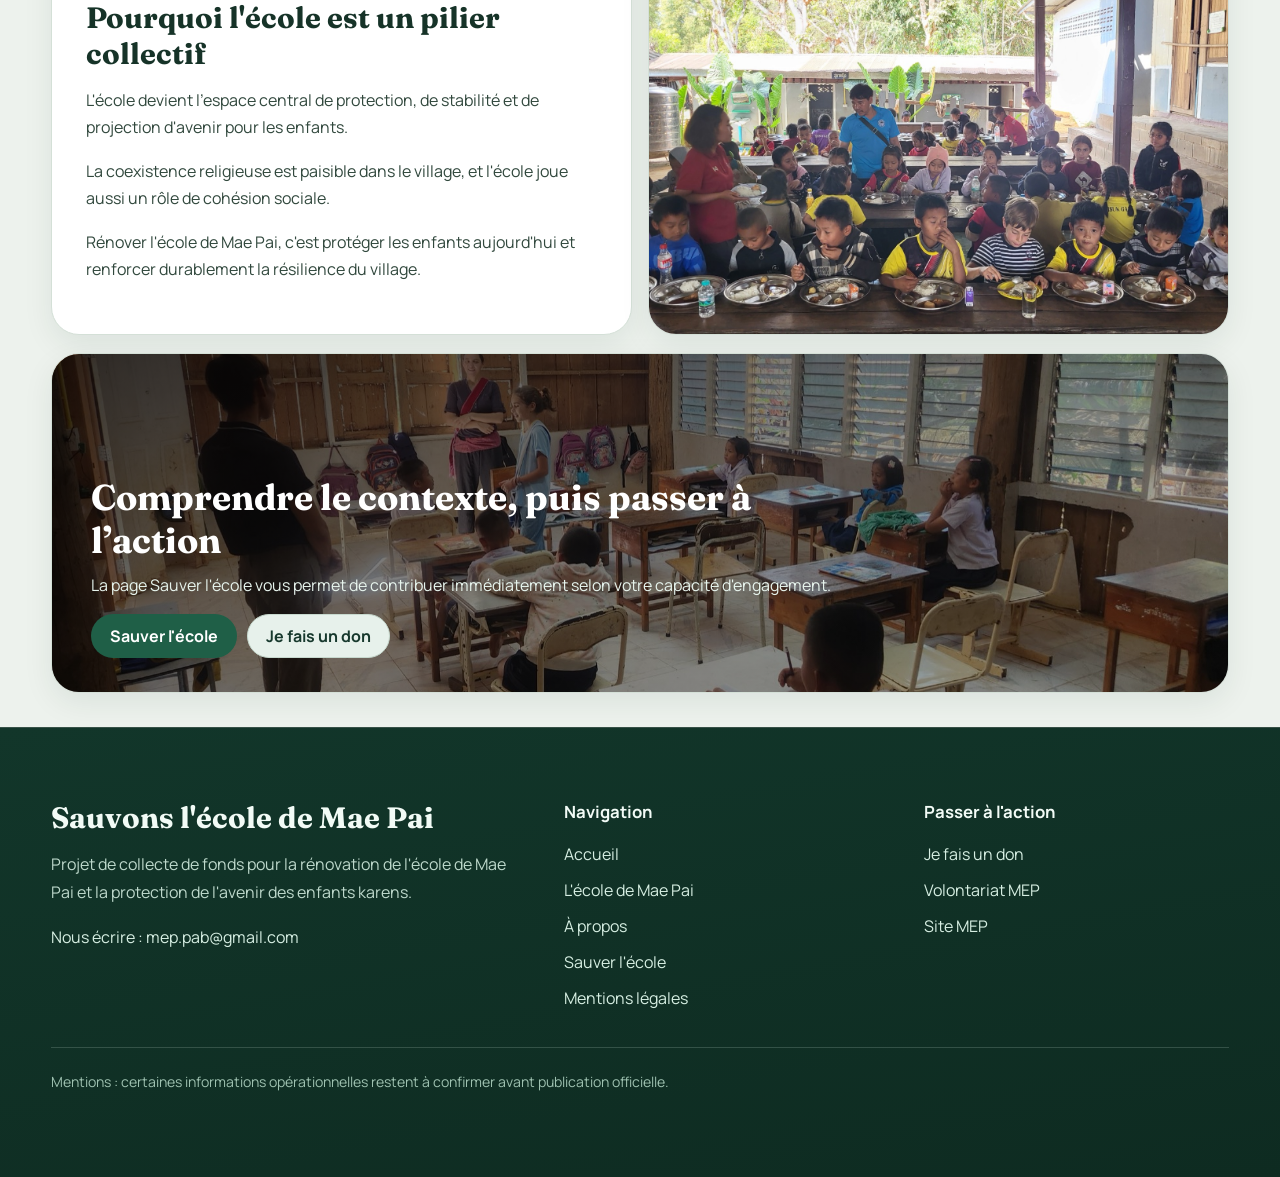
==== commit f1396e21: "Retire le bandeau urgent sur toutes les pages" ====
--- a/a-propos.html
+++ b/a-propos.html
@@ -12,7 +12,7 @@
     <link rel="stylesheet" href="./styles.css?v=20260302b" />
   </head>
   <body data-page="about" data-title-key="about.title">
-    <div class="urgency-bar"><div class="container urgency-row"><span class="urgency-dot"></span><span data-i18n="common.urgency"></span></div></div><header class="site-header">
+    <header class="site-header">
       <div class="container header-row">
         <a class="brand" href="./index.html"><img src="./assets/logo-maepai.svg" alt="Mae Pai School Fund" /></a>
         <nav class="main-nav" id="main-nav">
--- a/styles.css
+++ b/styles.css
@@ -42,29 +42,6 @@
 .container {
   width: min(1180px, 92vw);
   margin-inline: auto;
-}
-
-.urgency-bar {
-  background: linear-gradient(90deg, #1f5f47 0%, #2b7c5d 100%);
-  color: #e7f6ee;
-  font-weight: 700;
-  font-size: 0.9rem;
-  padding: 10px 0;
-}
-
-.urgency-row {
-  display: flex;
-  align-items: center;
-  justify-content: center;
-  gap: 10px;
-}
-
-.urgency-dot {
-  width: 8px;
-  height: 8px;
-  border-radius: 999px;
-  background: #9df4c2;
-  box-shadow: 0 0 0 8px rgba(157, 244, 194, 0.15);
 }
 
 .site-header {
@@ -230,9 +207,12 @@
 .hero {
   position: relative;
   min-height: clamp(360px, 62vh, 560px);
+  overflow: hidden;
 }
 
 .hero img {
+  position: absolute;
+  inset: 0;
   width: 100%;
   height: 100%;
   object-fit: cover;
@@ -241,7 +221,12 @@
 .hero-overlay {
   position: absolute;
   inset: 0;
-  background: linear-gradient(145deg, rgba(15, 34, 28, 0.86) 0%, rgba(15, 34, 28, 0.27) 62%);
+  background: linear-gradient(
+    155deg,
+    rgba(0, 0, 0, 0.78) 0%,
+    rgba(0, 0, 0, 0.42) 46%,
+    rgba(0, 0, 0, 0.2) 100%
+  );
 }
 
 .hero-content {
@@ -349,10 +334,17 @@
 .feature-card {
   display: grid;
   grid-template-rows: 220px auto;
+  background: #fff;
+  overflow: hidden;
 }
 
 .feature-card .body {
   padding: 16px 18px 20px;
+  background: #fff;
+  position: relative;
+  z-index: 1;
+  -webkit-transform: translateZ(0);
+  transform: translateZ(0);
 }
 
 .feature-card h3,
@@ -363,6 +355,13 @@
 
 .feature-card p {
   margin: 10px 0 0;
+}
+
+.feature-card img {
+  display: block;
+  width: 100%;
+  height: 100%;
+  object-fit: cover;
 }
 
 .quick-links {
@@ -419,9 +418,12 @@
   margin-top: 18px;
   position: relative;
   min-height: 340px;
+  overflow: hidden;
 }
 
 .spotlight-cta img {
+  position: absolute;
+  inset: 0;
   width: 100%;
   height: 100%;
   object-fit: cover;
@@ -430,7 +432,12 @@
 .spotlight-overlay {
   position: absolute;
   inset: 0;
-  background: linear-gradient(140deg, rgba(13, 32, 26, 0.88) 0%, rgba(13, 32, 26, 0.32) 60%);
+  background: linear-gradient(
+    150deg,
+    rgba(0, 0, 0, 0.8) 0%,
+    rgba(0, 0, 0, 0.44) 50%,
+    rgba(0, 0, 0, 0.22) 100%
+  );
 }
 
 .spotlight-content {
@@ -573,15 +580,27 @@
 
 @media (max-width: 720px) {
   .hero {
+    display: flex;
+    align-items: flex-end;
     min-height: 420px;
+  }
+
+  .hero-content {
+    position: relative;
+    left: auto;
+    right: auto;
+    bottom: auto;
+    max-width: 100%;
+    width: 100%;
+    padding: 20px 18px 18px;
   }
 
   .feature-card {
     grid-template-rows: 190px auto;
   }
 
-  .urgency-row {
-    justify-content: flex-start;
+  .feature-card .body {
+    background: #fff;
   }
 
   .spotlight-cta {
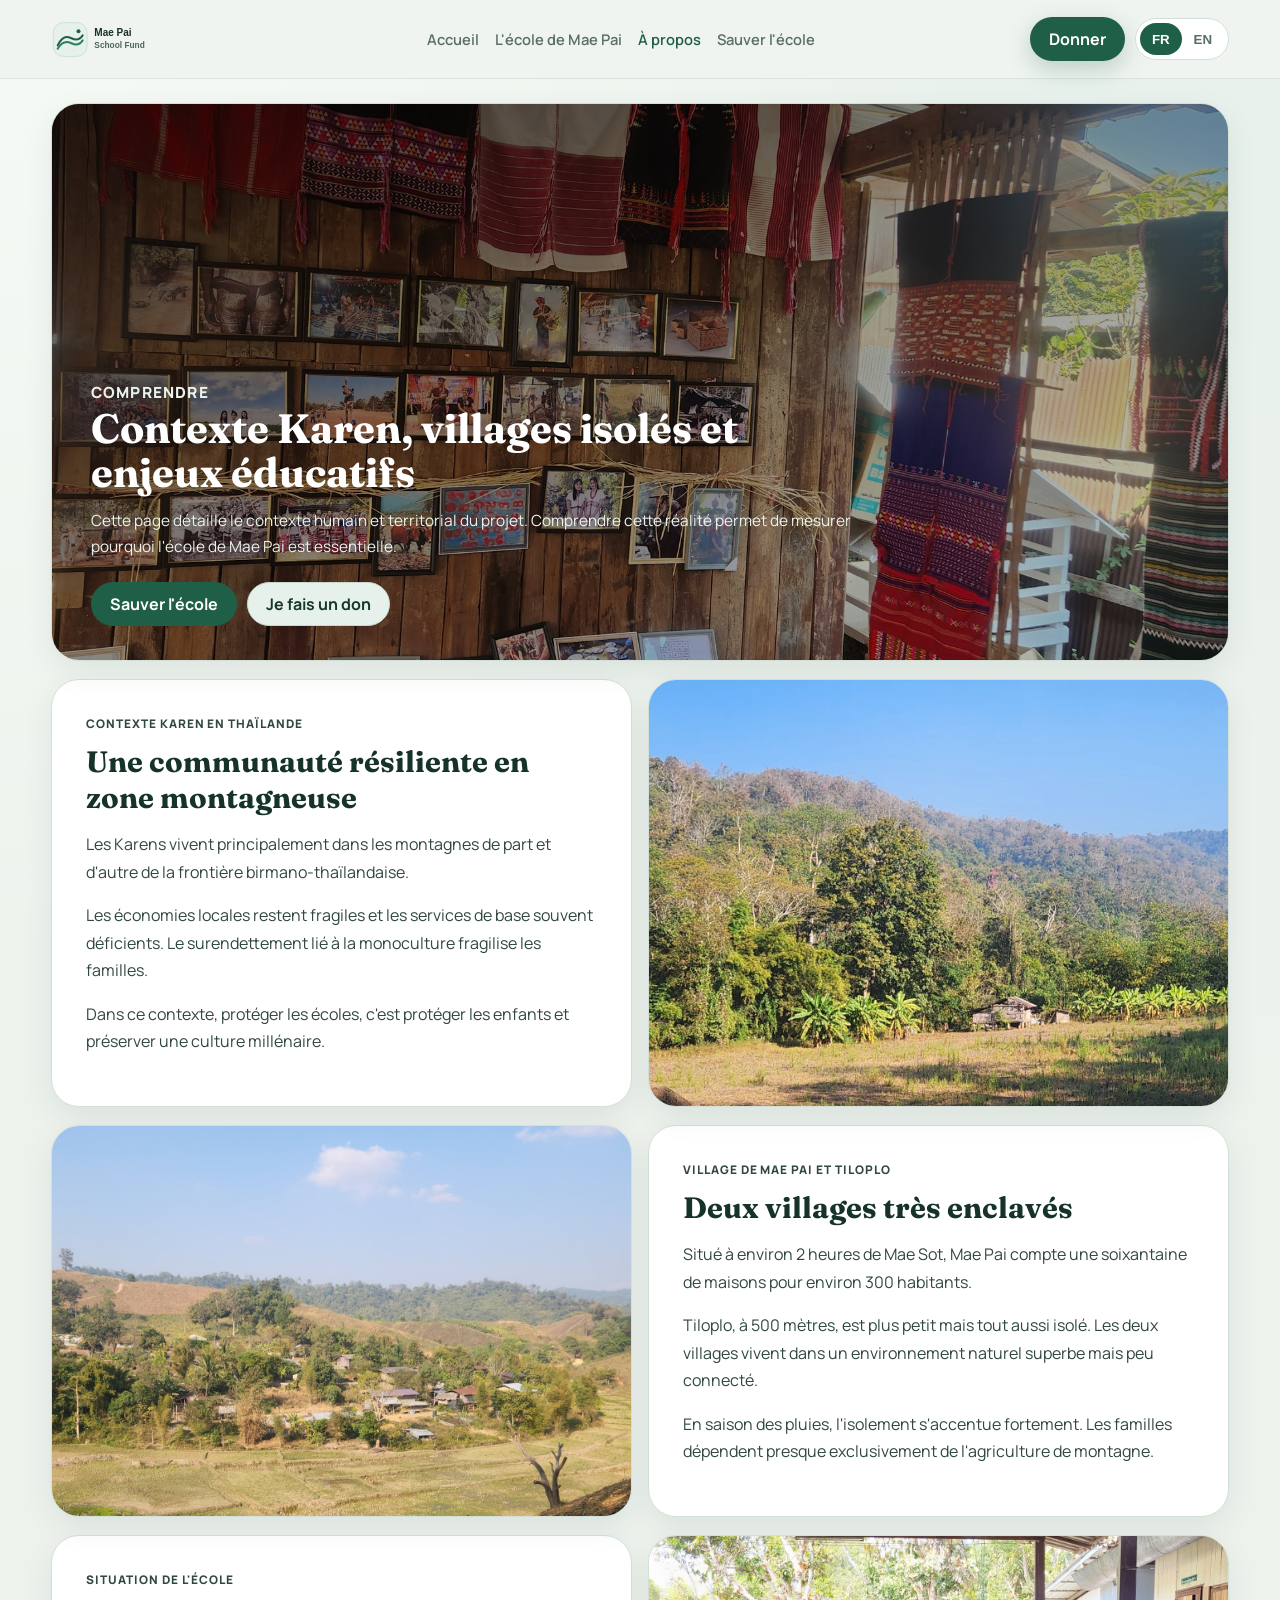
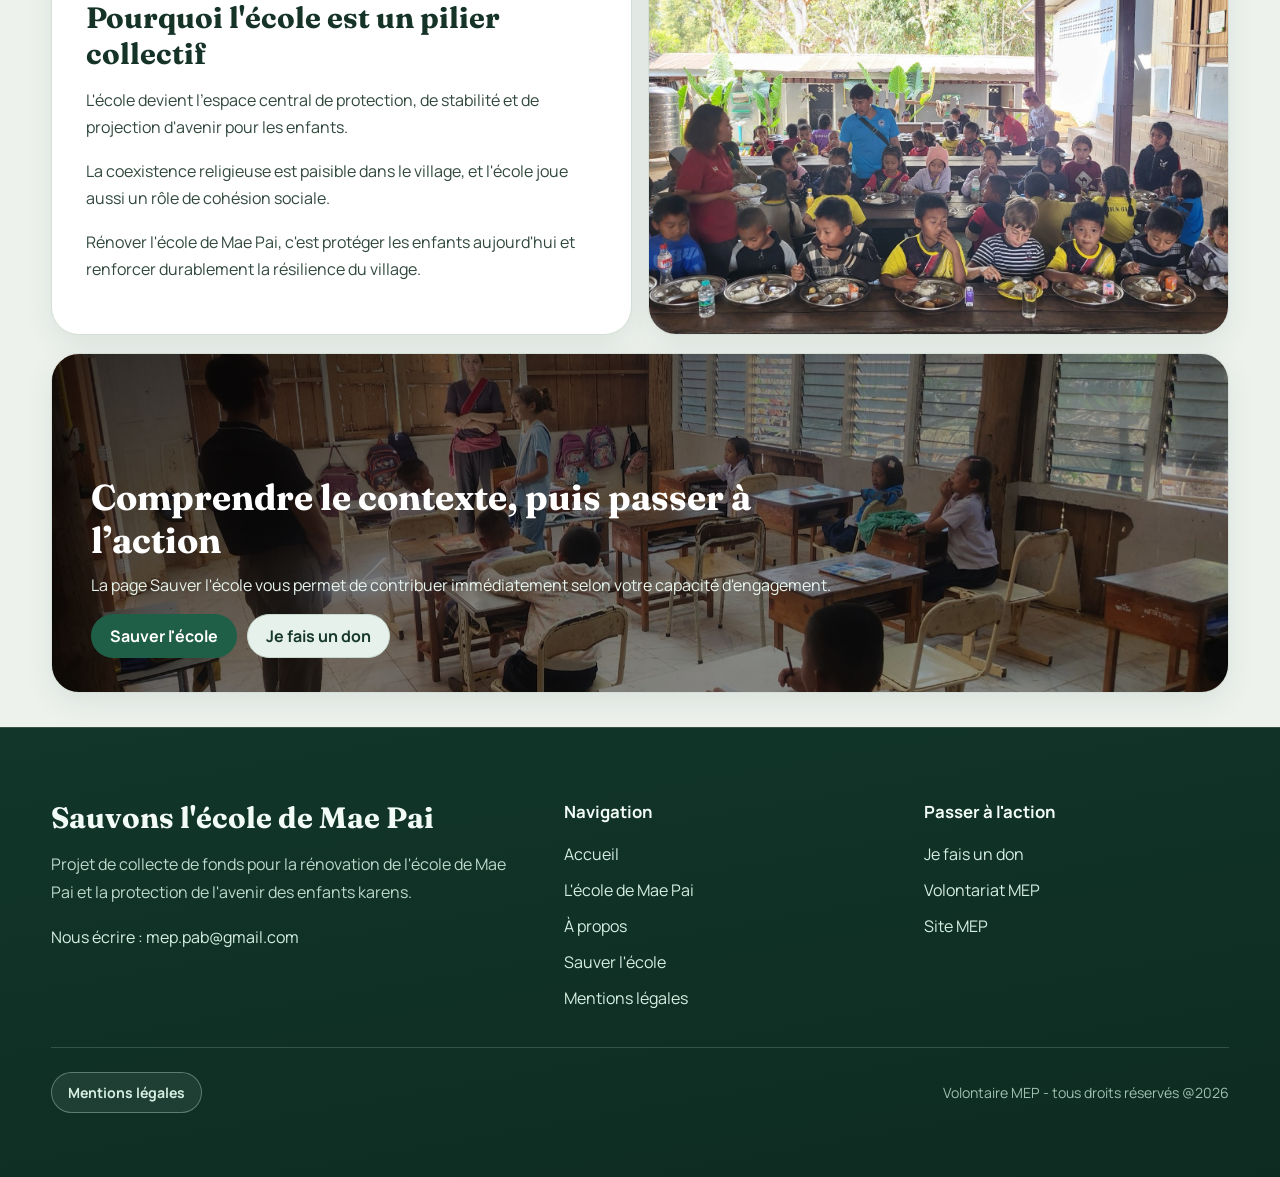
==== commit e71bd266: "Update footer legal CTA and dynamic rights text" ====
--- a/a-propos.html
+++ b/a-propos.html
@@ -9,6 +9,7 @@
     <link rel="preconnect" href="https://fonts.gstatic.com" crossorigin />
     <link href="https://fonts.googleapis.com/css2?family=Fraunces:opsz,wght@9..144,600;9..144,700&family=Manrope:wght@400;500;600;700;800&display=swap" rel="stylesheet" />
     <link rel="preload" as="image" href="./assets/images/karens-20260206_141803.jpg" />
+    <link rel="icon" type="image/svg+xml" href="./assets/favicon.svg" />
     <link rel="stylesheet" href="./styles.css?v=20260302b" />
   </head>
   <body data-page="about" data-title-key="about.title">
@@ -98,7 +99,7 @@
               <a href="./mentions-legales.html" data-i18n="common.legalPage"></a></div></div>
           <div><h3 data-i18n="common.footerActionTitle"></h3><div class="footer-actions"><a data-link="donate" target="_blank" rel="noreferrer" data-i18n="common.ctaDonate"></a><a data-link="volunteer" target="_blank" rel="noreferrer" data-i18n="common.volunteerSite"></a><a data-link="mep" target="_blank" rel="noreferrer" data-i18n="common.mepSite"></a></div></div>
         </div>
-        <div class="footer-bottom"><span data-i18n="common.footerLegal"></span></div>
+        <div class="footer-bottom"><a class="footer-legal-link" href="./mentions-legales.html" data-i18n="common.legalPage"></a><span data-i18n="common.footerRights"></span></div>
       </div>
     </footer>
 
--- a/styles.css
+++ b/styles.css
@@ -519,6 +519,31 @@
   padding-top: 24px;
   font-size: 0.88rem;
   color: #9ec1b0;
+  display: flex;
+  align-items: center;
+  justify-content: space-between;
+  gap: 16px;
+  flex-wrap: wrap;
+}
+
+.footer-legal-link {
+  display: inline-flex;
+  align-items: center;
+  justify-content: center;
+  padding: 10px 16px;
+  border-radius: 999px;
+  border: 1px solid rgba(214, 238, 226, 0.35);
+  background: rgba(214, 238, 226, 0.08);
+  color: #e6f6ee;
+  font-weight: 700;
+  transition: background 0.2s ease, transform 0.2s ease, border-color 0.2s ease;
+}
+
+.footer-legal-link:hover {
+  background: rgba(214, 238, 226, 0.18);
+  border-color: rgba(214, 238, 226, 0.6);
+  color: #fff;
+  transform: translateY(-1px);
 }
 
 @media (max-width: 1020px) {
@@ -576,6 +601,12 @@
   .footer-top {
     grid-template-columns: 1fr;
   }
+
+  .footer-bottom {
+    align-items: flex-start;
+    justify-content: flex-start;
+    flex-direction: column;
+  }
 }
 
 @media (max-width: 720px) {
